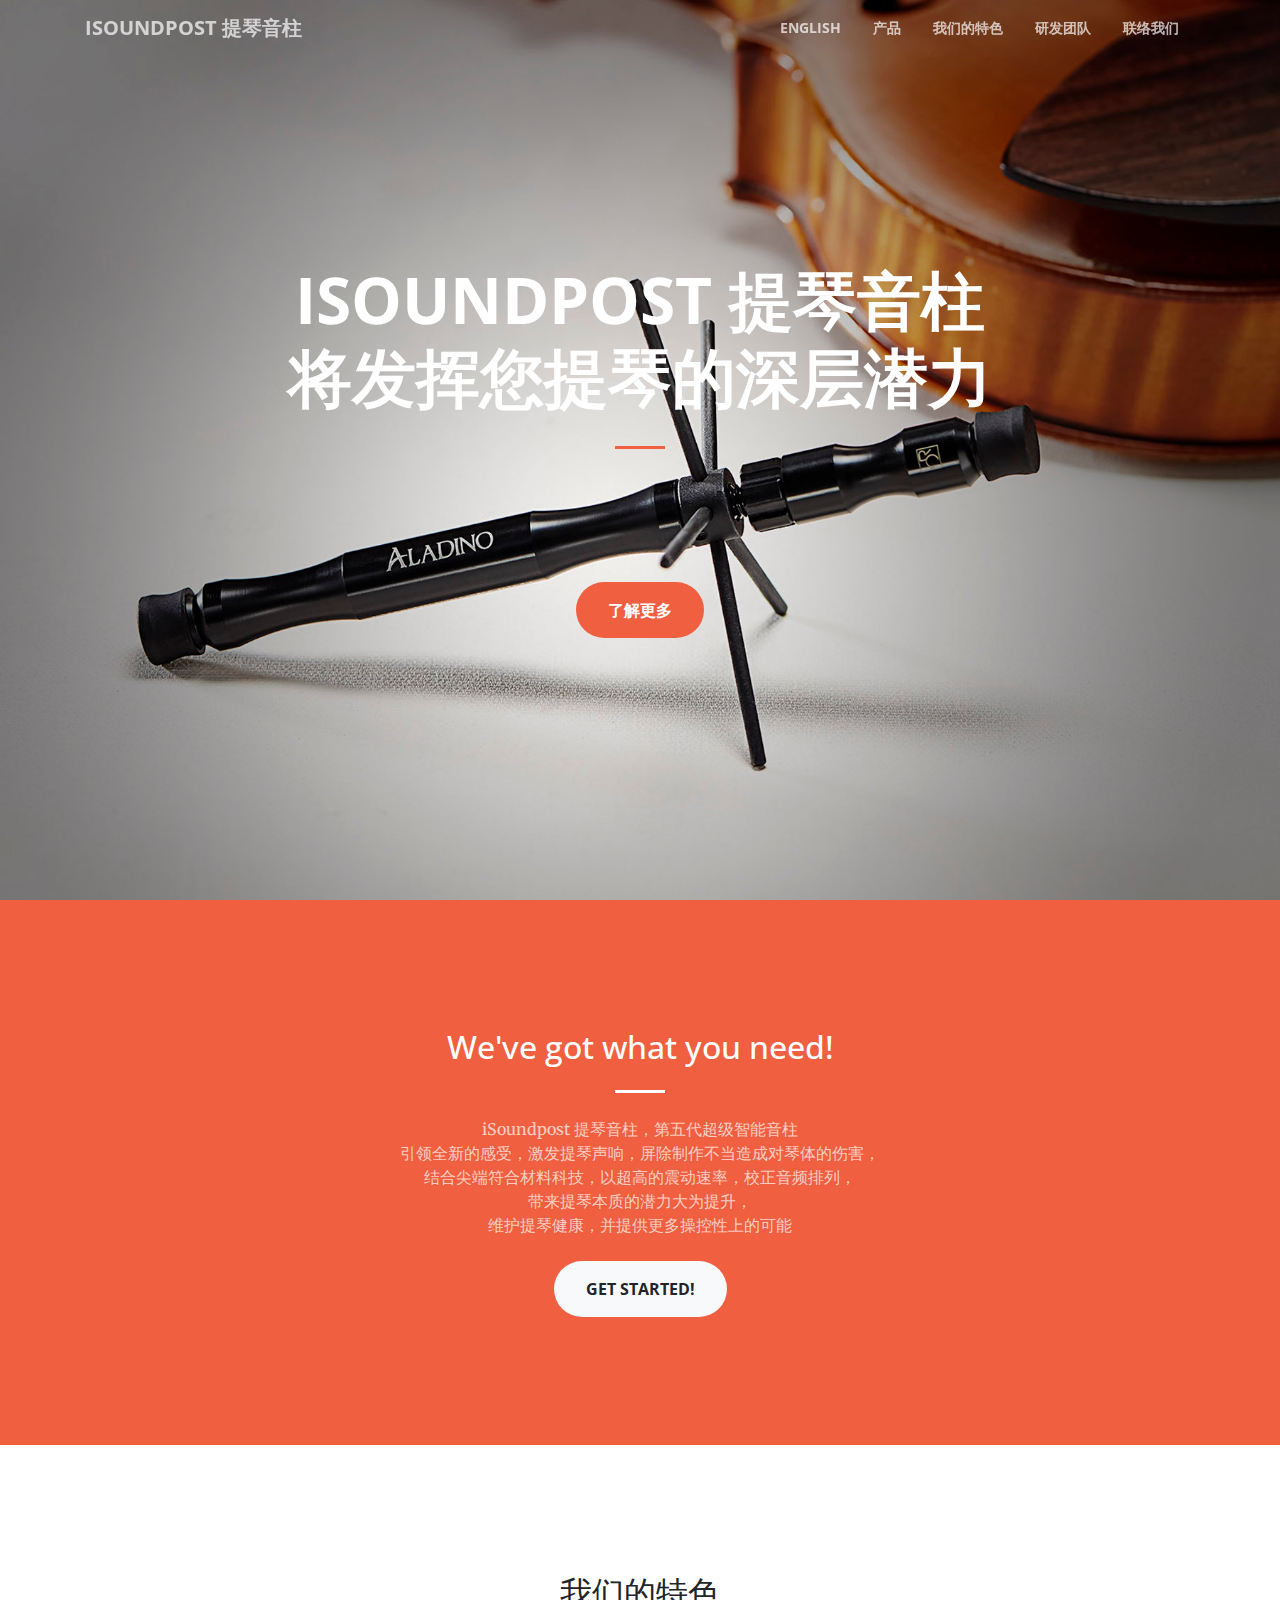
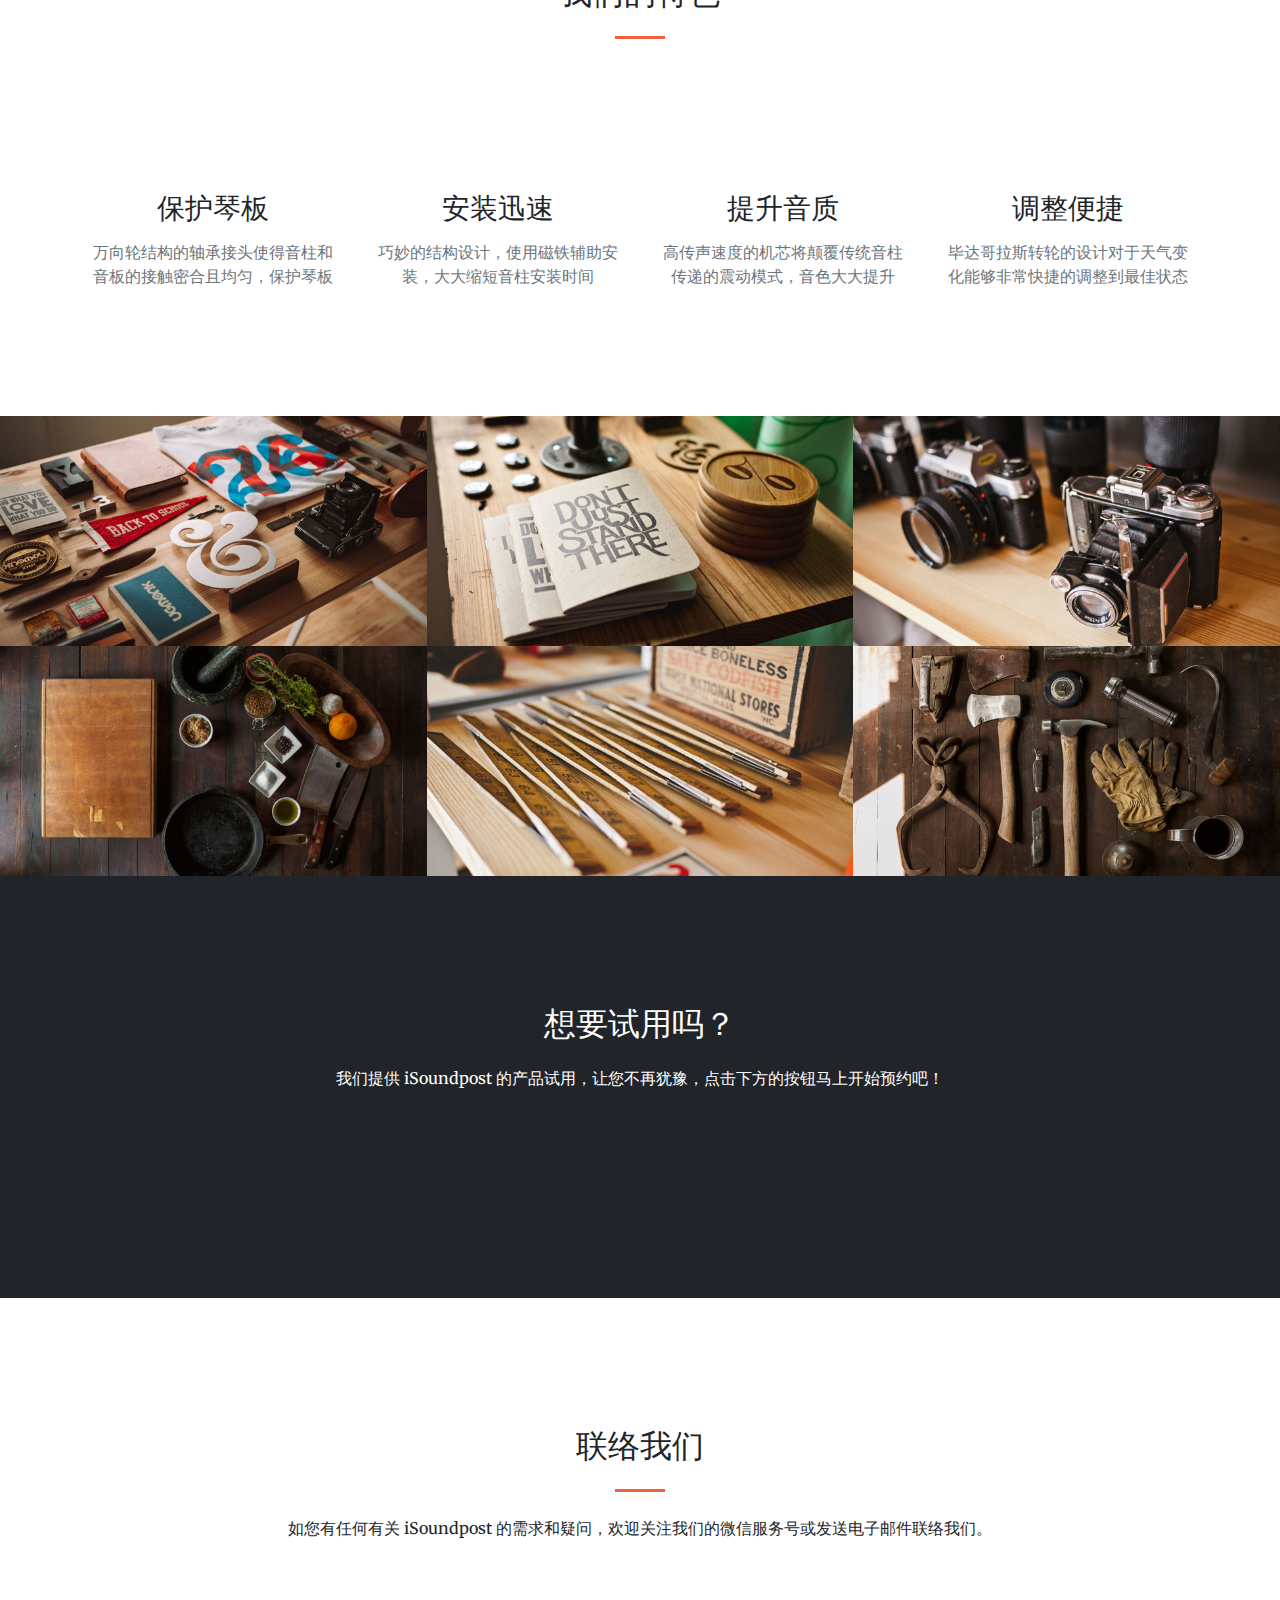
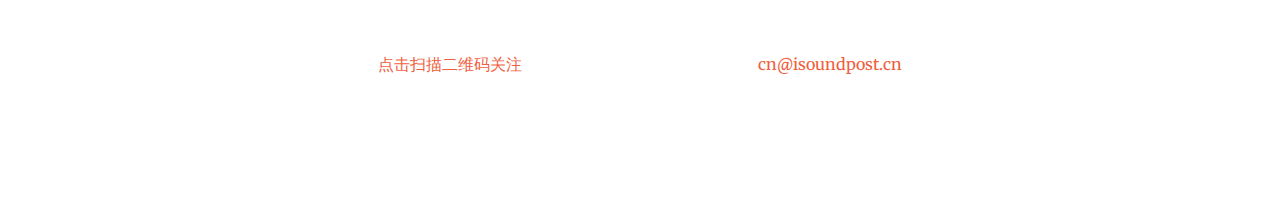
==== index.html @ b23e8ee5 "modify items" ====
<!DOCTYPE html>
<html lang="en">

  <head>

    <meta charset="utf-8">
    <meta name="viewport" content="width=device-width, initial-scale=1, shrink-to-fit=no">
    <meta name="description" content="">
    <meta name="author" content="">

    <title>iSoundpost</title>

    <!-- Bootstrap core CSS -->
    <link href="vendor/bootstrap/css/bootstrap.min.css" rel="stylesheet">

    <!-- Custom fonts for this template -->
    <link href="vendor/font-awesome/css/font-awesome.min.css" rel="stylesheet" type="text/css">
    <link href='https://fonts.googleapis.com/css?family=Open+Sans:300italic,400italic,600italic,700italic,800italic,400,300,600,700,800' rel='stylesheet' type='text/css'>
    <link href='https://fonts.googleapis.com/css?family=Merriweather:400,300,300italic,400italic,700,700italic,900,900italic' rel='stylesheet' type='text/css'>

    <!-- Plugin CSS -->
    <link href="vendor/magnific-popup/magnific-popup.css" rel="stylesheet">

    <!-- Custom styles for this template -->
    <link href="css/creative.min.css" rel="stylesheet">

  </head>

  <body id="page-top">

    <!-- Navigation -->
    <nav class="navbar navbar-expand-lg navbar-light fixed-top" id="mainNav">
      <div class="container">
        <a class="navbar-brand js-scroll-trigger" href="#page-top">iSoundpost 提琴音柱</a>
        <button class="navbar-toggler navbar-toggler-right" type="button" data-toggle="collapse" data-target="#navbarResponsive" aria-controls="navbarResponsive" aria-expanded="false" aria-label="Toggle navigation">
          <span class="navbar-toggler-icon"></span>
        </button>
        <div class="collapse navbar-collapse" id="navbarResponsive">
          <ul class="navbar-nav ml-auto">
            <li class="nav-item">
              <a class="nav-link js-scroll-trigger" href="#about">ENGLISH</a>
            </li>
            <li class="nav-item">
              <a class="nav-link js-scroll-trigger" href="#about">产品</a>
            </li>
            <li class="nav-item">
              <a class="nav-link js-scroll-trigger" href="#services">我们的特色</a>
            </li>
            <li class="nav-item">
              <a class="nav-link js-scroll-trigger" href="#portfolio">研发团队</a>
            </li>
            <li class="nav-item">
              <a class="nav-link js-scroll-trigger" href="#contact">联络我们</a>
            </li>
          </ul>
        </div>
      </div>
    </nav>

    <header class="masthead text-center text-white d-flex">
      <div class="container my-auto">
        <div class="row">
          <div class="col-lg-10 mx-auto">
            <h1 class="text-uppercase">
              <strong>iSoundpost 提琴音柱</br>将发挥您提琴的深层潜力</strong>
            </h1>
            <hr>
          </div>
          <div class="col-lg-8 mx-auto">
            <p class="text-faded mb-5"> </br></br></p>
            <a class="btn btn-primary btn-xl js-scroll-trigger" href="#about">了解更多</a>
          </div>
        </div>
      </div>
    </header>

    <section class="bg-primary" id="about">
      <div class="container">
        <div class="row">
          <div class="col-lg-8 mx-auto text-center">
            <h2 class="section-heading text-white">We've got what you need!</h2>
            <hr class="light my-4">
            <p class="text-faded mb-4">iSoundpost 提琴音柱，第五代超级智能音柱</br>
              引领全新的感受，激发提琴声响，屏除制作不当造成对琴体的伤害，</br>
              结合尖端符合材料科技，以超高的震动速率，校正音频排列，</br>
              带来提琴本质的潜力大为提升，</br>
              维护提琴健康，并提供更多操控性上的可能</br>
            </p>
            <a class="btn btn-light btn-xl js-scroll-trigger" href="#services">Get Started!</a>
          </div>
        </div>
      </div>
    </section>

    <section id="services">
      <div class="container">
        <div class="row">
          <div class="col-lg-12 text-center">
            <h2 class="section-heading">我们的特色</h2>
            <hr class="my-4">
          </div>
        </div>
      </div>
      <div class="container">
        <div class="row">
          <div class="col-lg-3 col-md-6 text-center">
            <div class="service-box mt-5 mx-auto">
              <i class="fa fa-4x fa-heart text-primary mb-3 sr-icons"></i>
              <h3 class="mb-3">保护琴板</h3>
              <p class="text-muted mb-0">万向轮结构的轴承接头使得音柱和音板的接触密合且均匀，保护琴板</p>
            </div>
          </div>
          <div class="col-lg-3 col-md-6 text-center">
            <div class="service-box mt-5 mx-auto">
              <i class="fa fa-4x fa-clock-o text-primary mb-3 sr-icons"></i>
              <h3 class="mb-3">安装迅速</h3>
              <p class="text-muted mb-0">巧妙的结构设计，使用磁铁辅助安装，大大缩短音柱安装时间</p>
            </div>
          </div>
          <div class="col-lg-3 col-md-6 text-center">
            <div class="service-box mt-5 mx-auto">
              <i class="fa fa-4x fa-volume-up text-primary mb-3 sr-icons"></i>
              <h3 class="mb-3">提升音质</h3>
              <p class="text-muted mb-0">高传声速度的机芯将颠覆传统音柱传递的震动模式，音色大大提升</p>
            </div>
          </div>
          <div class="col-lg-3 col-md-6 text-center">
            <div class="service-box mt-5 mx-auto">
              <i class="fa fa-4x fa-cogs text-primary mb-3 sr-icons"></i>
              <h3 class="mb-3">调整便捷</h3>
              <p class="text-muted mb-0">毕达哥拉斯转轮的设计对于天气变化能够非常快捷的调整到最佳状态</p>
            </div>
          </div>
        </div>
      </div>
    </section>

    <section class="p-0" id="portfolio">
      <div class="container-fluid p-0">
        <div class="row no-gutters popup-gallery">
          <div class="col-lg-4 col-sm-6">
            <a class="portfolio-box" href="img/portfolio/fullsize/1.jpg">
              <img class="img-fluid" src="img/portfolio/thumbnails/1.jpg" alt="">
              <div class="portfolio-box-caption">
                <div class="portfolio-box-caption-content">
                  <div class="project-category text-faded">
                    Category
                  </div>
                  <div class="project-name">
                    Project Name
                  </div>
                </div>
              </div>
            </a>
          </div>
          <div class="col-lg-4 col-sm-6">
            <a class="portfolio-box" href="img/portfolio/fullsize/2.jpg">
              <img class="img-fluid" src="img/portfolio/thumbnails/2.jpg" alt="">
              <div class="portfolio-box-caption">
                <div class="portfolio-box-caption-content">
                  <div class="project-category text-faded">
                    Category
                  </div>
                  <div class="project-name">
                    Project Name
                  </div>
                </div>
              </div>
            </a>
          </div>
          <div class="col-lg-4 col-sm-6">
            <a class="portfolio-box" href="img/portfolio/fullsize/3.jpg">
              <img class="img-fluid" src="img/portfolio/thumbnails/3.jpg" alt="">
              <div class="portfolio-box-caption">
                <div class="portfolio-box-caption-content">
                  <div class="project-category text-faded">
                    Category
                  </div>
                  <div class="project-name">
                    Project Name
                  </div>
                </div>
              </div>
            </a>
          </div>
          <div class="col-lg-4 col-sm-6">
            <a class="portfolio-box" href="img/portfolio/fullsize/4.jpg">
              <img class="img-fluid" src="img/portfolio/thumbnails/4.jpg" alt="">
              <div class="portfolio-box-caption">
                <div class="portfolio-box-caption-content">
                  <div class="project-category text-faded">
                    Category
                  </div>
                  <div class="project-name">
                    Project Name
                  </div>
                </div>
              </div>
            </a>
          </div>
          <div class="col-lg-4 col-sm-6">
            <a class="portfolio-box" href="img/portfolio/fullsize/5.jpg">
              <img class="img-fluid" src="img/portfolio/thumbnails/5.jpg" alt="">
              <div class="portfolio-box-caption">
                <div class="portfolio-box-caption-content">
                  <div class="project-category text-faded">
                    Category
                  </div>
                  <div class="project-name">
                    Project Name
                  </div>
                </div>
              </div>
            </a>
          </div>
          <div class="col-lg-4 col-sm-6">
            <a class="portfolio-box" href="img/portfolio/fullsize/6.jpg">
              <img class="img-fluid" src="img/portfolio/thumbnails/6.jpg" alt="">
              <div class="portfolio-box-caption">
                <div class="portfolio-box-caption-content">
                  <div class="project-category text-faded">
                    Category
                  </div>
                  <div class="project-name">
                    Project Name
                  </div>
                </div>
              </div>
            </a>
          </div>
        </div>
      </div>
    </section>

    <section class="bg-dark text-white">
      <div class="container text-center">
        <h2 class="mb-4">想要试用吗？</h2>
        <p class="mb-4">我们提供 iSoundpost 的产品试用，让您不再犹豫，点击下方的按钮马上开始预约吧！</br></p>
        <a class="btn btn-light btn-xl sr-button" href="http://startbootstrap.com/template-overviews/creative/">点击此处立即预约</a>
      </div>
    </section>

    <section id="contact">
      <div class="container">
        <div class="row">
          <div class="col-lg-8 mx-auto text-center">
            <h2 class="section-heading">联络我们</h2>
            <hr class="my-4">
            <p class="mb-5">如您有任何有关 iSoundpost 的需求和疑问，欢迎关注我们的微信服务号或发送电子邮件联络我们。</p>
          </div>
        </div>
        <div class="row">
          <div class="col-lg-4 ml-auto text-center">
            <i class="fa fa-wechat fa-3x mb-3 sr-contact"></i>
            <p>
              <a href="img/wechat/wechat_platform.jpg" target="_blank">点击扫描二维码关注</a>
            </p>
          </div>
          <div class="col-lg-4 mr-auto text-center">
            <i class="fa fa-envelope-o fa-3x mb-3 sr-contact"></i>
            <p>
              <a href="mailto:cn@isoundpost.cn">cn@isoundpost.cn</a>
            </p>
          </div>
        </div>
      </div>
    </section>

    <!-- Bootstrap core JavaScript -->
    <script src="vendor/jquery/jquery.min.js"></script>
    <script src="vendor/bootstrap/js/bootstrap.bundle.min.js"></script>

    <!-- Plugin JavaScript -->
    <script src="vendor/jquery-easing/jquery.easing.min.js"></script>
    <script src="vendor/scrollreveal/scrollreveal.min.js"></script>
    <script src="vendor/magnific-popup/jquery.magnific-popup.min.js"></script>

    <!-- Custom scripts for this template -->
    <script src="js/creative.min.js"></script>

  </body>

</html>
---- css/creative.min.css ----
body,html{width:100%;height:100%}body{font-family:Merriweather,'Helvetica Neue',Arial,sans-serif}hr{max-width:50px;border-width:3px;border-color:#f05f40}hr.light{border-color:#fff}a{color:#f05f40;-webkit-transition:all .2s;-moz-transition:all .2s;transition:all .2s}a:hover{color:#f05f40}h1,h2,h3,h4,h5,h6{font-family:'Open Sans','Helvetica Neue',Arial,sans-serif}.bg-primary{background-color:#f05f40!important}.bg-dark{background-color:#212529!important}.text-faded{color:rgba(255,255,255,.7)}section{padding:8rem 0}.section-heading{margin-top:0}::-moz-selection{color:#fff;background:#212529;text-shadow:none}::selection{color:#fff;background:#212529;text-shadow:none}img::selection{color:#fff;background:0 0}img::-moz-selection{color:#fff;background:0 0}#mainNav{border-bottom:1px solid rgba(33,37,41,.1);background-color:#fff;font-family:'Open Sans','Helvetica Neue',Arial,sans-serif;-webkit-transition:all .2s;-moz-transition:all .2s;transition:all .2s}#mainNav .navbar-brand{font-weight:700;text-transform:uppercase;color:#f05f40;font-family:'Open Sans','Helvetica Neue',Arial,sans-serif}#mainNav .navbar-brand:focus,#mainNav .navbar-brand:hover{color:#f05f40}#mainNav .navbar-nav>li.nav-item>a.nav-link,#mainNav .navbar-nav>li.nav-item>a.nav-link:focus{font-size:.9rem;font-weight:700;text-transform:uppercase;color:#212529}#mainNav .navbar-nav>li.nav-item>a.nav-link:focus:hover,#mainNav .navbar-nav>li.nav-item>a.nav-link:hover{color:#f05f40}#mainNav .navbar-nav>li.nav-item>a.nav-link.active,#mainNav .navbar-nav>li.nav-item>a.nav-link:focus.active{color:#f05f40!important;background-color:transparent}#mainNav .navbar-nav>li.nav-item>a.nav-link.active:hover,#mainNav .navbar-nav>li.nav-item>a.nav-link:focus.active:hover{background-color:transparent}@media (min-width:992px){#mainNav{border-color:transparent;background-color:transparent}#mainNav .navbar-brand{color:rgba(255,255,255,.7)}#mainNav .navbar-brand:focus,#mainNav .navbar-brand:hover{color:#fff}#mainNav .navbar-nav>li.nav-item>a.nav-link{padding:.5rem 1rem}#mainNav .navbar-nav>li.nav-item>a.nav-link,#mainNav .navbar-nav>li.nav-item>a.nav-link:focus{color:rgba(255,255,255,.7)}#mainNav .navbar-nav>li.nav-item>a.nav-link:focus:hover,#mainNav .navbar-nav>li.nav-item>a.nav-link:hover{color:#fff}#mainNav.navbar-shrink{border-bottom:1px solid rgba(33,37,41,.1);background-color:#fff}#mainNav.navbar-shrink .navbar-brand{color:#f05f40}#mainNav.navbar-shrink .navbar-brand:focus,#mainNav.navbar-shrink .navbar-brand:hover{color:#f05f40}#mainNav.navbar-shrink .navbar-nav>li.nav-item>a.nav-link,#mainNav.navbar-shrink .navbar-nav>li.nav-item>a.nav-link:focus{color:#212529}#mainNav.navbar-shrink .navbar-nav>li.nav-item>a.nav-link:focus:hover,#mainNav.navbar-shrink .navbar-nav>li.nav-item>a.nav-link:hover{color:#f05f40}}header.masthead{padding-top:10rem;padding-bottom:calc(10rem - 56px);background-image:url(../img/header.jpg);background-position:center center;-webkit-background-size:cover;-moz-background-size:cover;-o-background-size:cover;background-size:cover}header.masthead hr{margin-top:30px;margin-bottom:30px}header.masthead h1{font-size:2rem}header.masthead p{font-weight:300}@media (min-width:768px){header.masthead p{font-size:1.15rem}}@media (min-width:992px){header.masthead{height:100vh;min-height:650px;padding-top:0;padding-bottom:0}header.masthead h1{font-size:3rem}}@media (min-width:1200px){header.masthead h1{font-size:4rem}}.service-box{max-width:400px}.portfolio-box{position:relative;display:block;max-width:650px;margin:0 auto}.portfolio-box .portfolio-box-caption{position:absolute;bottom:0;display:block;width:100%;height:100%;text-align:center;opacity:0;color:#fff;background:rgba(240,95,64,.9);-webkit-transition:all .2s;-moz-transition:all .2s;transition:all .2s}.portfolio-box .portfolio-box-caption .portfolio-box-caption-content{position:absolute;top:50%;width:100%;transform:translateY(-50%);text-align:center}.portfolio-box .portfolio-box-caption .portfolio-box-caption-content .project-category,.portfolio-box .portfolio-box-caption .portfolio-box-caption-content .project-name{padding:0 15px;font-family:'Open Sans','Helvetica Neue',Arial,sans-serif}.portfolio-box .portfolio-box-caption .portfolio-box-caption-content .project-category{font-size:14px;font-weight:600;text-transform:uppercase}.portfolio-box .portfolio-box-caption .portfolio-box-caption-content .project-name{font-size:18px}.portfolio-box:hover .portfolio-box-caption{opacity:1}.portfolio-box:focus{outline:0}@media (min-width:768px){.portfolio-box .portfolio-box-caption .portfolio-box-caption-content .project-category{font-size:16px}.portfolio-box .portfolio-box-caption .portfolio-box-caption-content .project-name{font-size:22px}}.text-primary{color:#f05f40!important}.btn{font-weight:700;text-transform:uppercase;border:none;border-radius:300px;font-family:'Open Sans','Helvetica Neue',Arial,sans-serif}.btn-xl{padding:1rem 2rem}.btn-primary{background-color:#f05f40;border-color:#f05f40}.btn-primary:active,.btn-primary:focus,.btn-primary:hover{color:#fff;background-color:#ee4b28!important}.btn-primary:active,.btn-primary:focus{box-shadow:0 0 0 .2rem rgba(240,95,64,.5)!important}
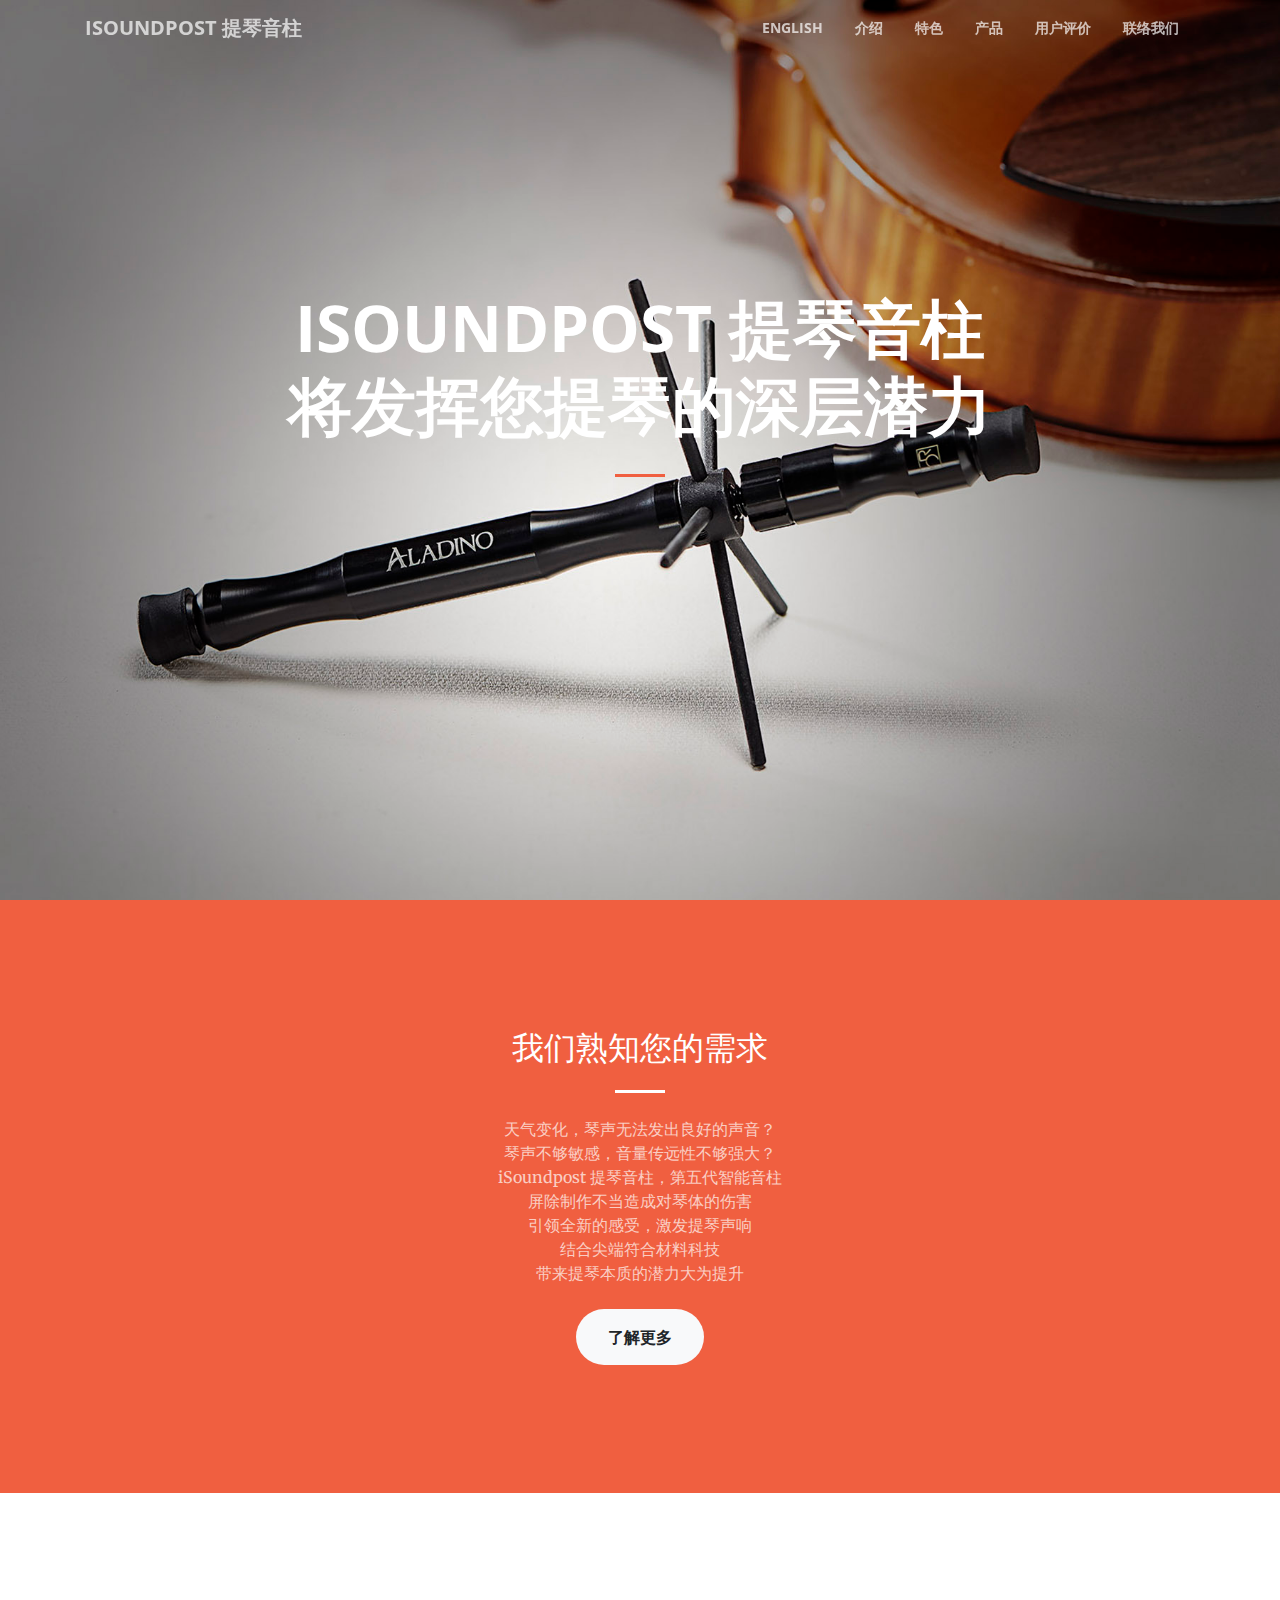
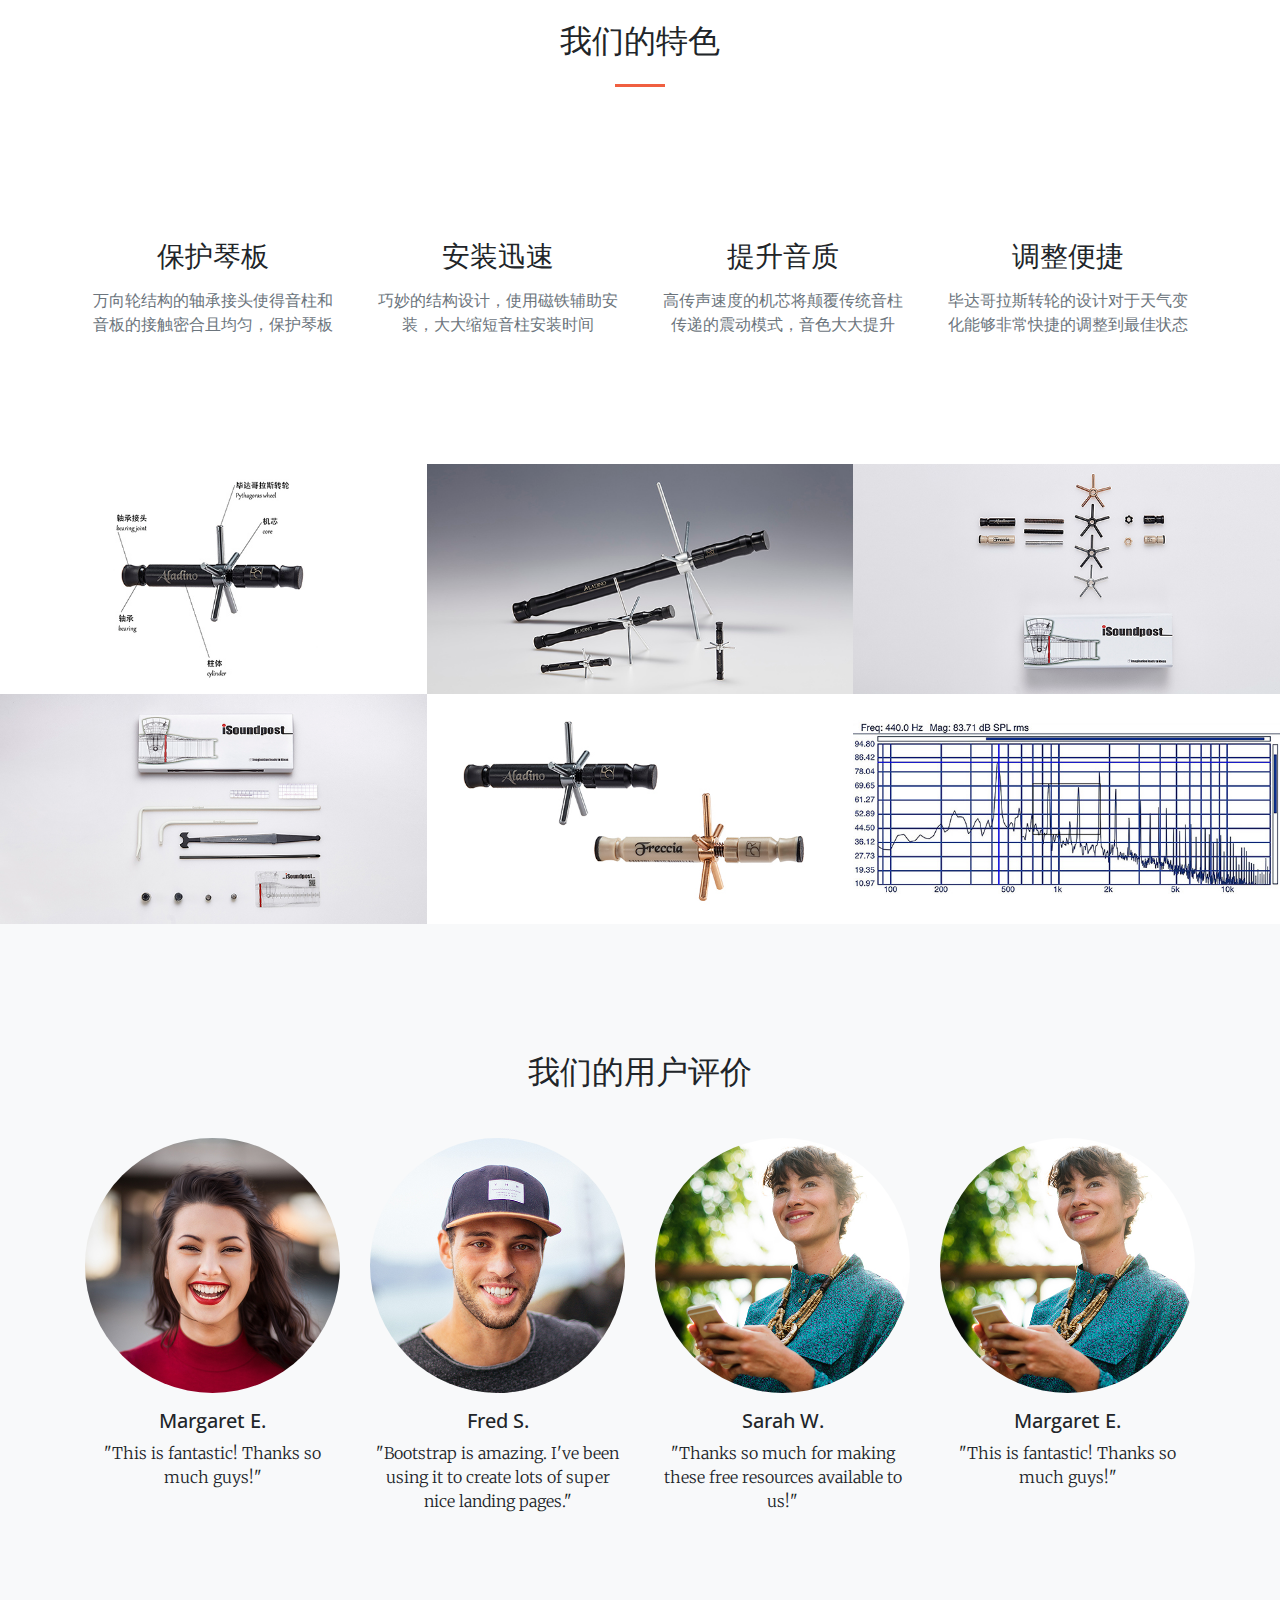
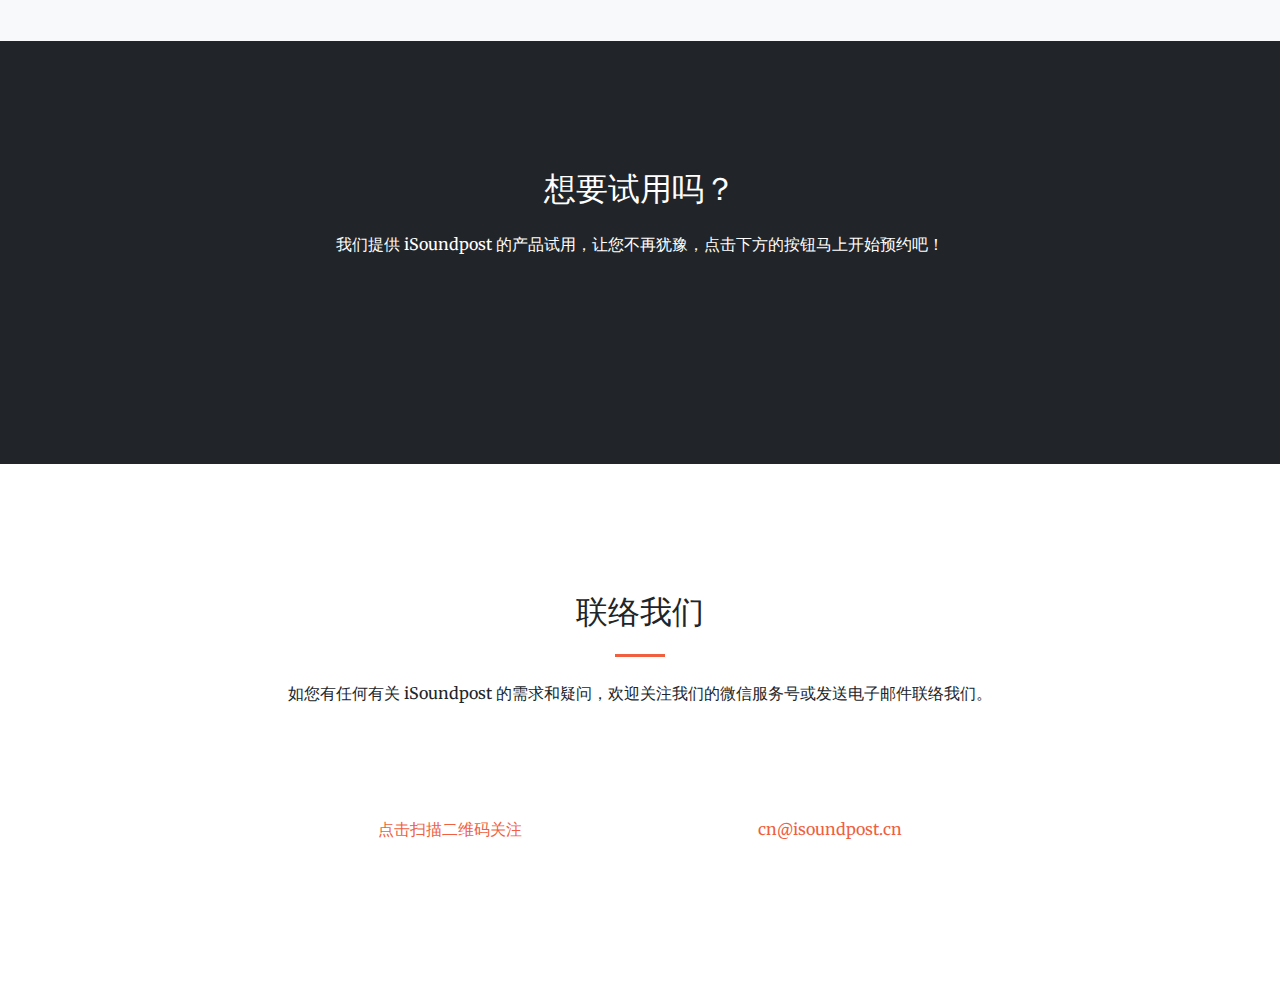
==== commit e0dd77fc: "modify contents" ====
--- a/index.html
+++ b/index.html
@@ -5,10 +5,10 @@
 
     <meta charset="utf-8">
     <meta name="viewport" content="width=device-width, initial-scale=1, shrink-to-fit=no">
-    <meta name="description" content="">
-    <meta name="author" content="">
-
-    <title>iSoundpost</title>
+    <meta name="description" content="All about iSoundpost">
+    <meta name="author" content="Smaty Shi">
+
+    <title>iSoundpost 提琴音柱</title>
 
     <!-- Bootstrap core CSS -->
     <link href="vendor/bootstrap/css/bootstrap.min.css" rel="stylesheet">
@@ -38,16 +38,19 @@
         <div class="collapse navbar-collapse" id="navbarResponsive">
           <ul class="navbar-nav ml-auto">
             <li class="nav-item">
-              <a class="nav-link js-scroll-trigger" href="#about">ENGLISH</a>
-            </li>
-            <li class="nav-item">
-              <a class="nav-link js-scroll-trigger" href="#about">产品</a>
-            </li>
-            <li class="nav-item">
-              <a class="nav-link js-scroll-trigger" href="#services">我们的特色</a>
-            </li>
-            <li class="nav-item">
-              <a class="nav-link js-scroll-trigger" href="#portfolio">研发团队</a>
+              <a class="nav-link js-scroll-trigger" href="en/index.html">ENGLISH</a>
+            </li>
+            <li class="nav-item">
+              <a class="nav-link js-scroll-trigger" href="#introduction">介绍</a>
+            </li>
+            <li class="nav-item">
+              <a class="nav-link js-scroll-trigger" href="#highlights">特色</a>
+            </li>
+            <li class="nav-item">
+              <a class="nav-link js-scroll-trigger" href="#products">产品</a>
+            </li>
+            <li class="nav-item">
+              <a class="nav-link js-scroll-trigger" href="#comments">用户评价</a>
             </li>
             <li class="nav-item">
               <a class="nav-link js-scroll-trigger" href="#contact">联络我们</a>
@@ -68,31 +71,34 @@
           </div>
           <div class="col-lg-8 mx-auto">
             <p class="text-faded mb-5"> </br></br></p>
-            <a class="btn btn-primary btn-xl js-scroll-trigger" href="#about">了解更多</a>
+            <!--a class="btn btn-primary btn-xl js-scroll-trigger" href="#about">了解更多</a-->
           </div>
         </div>
       </div>
     </header>
 
-    <section class="bg-primary" id="about">
+    <section class="bg-primary" id="introduction">
       <div class="container">
         <div class="row">
           <div class="col-lg-8 mx-auto text-center">
-            <h2 class="section-heading text-white">We've got what you need!</h2>
+            <h2 class="section-heading text-white">我们熟知您的需求</h2>
             <hr class="light my-4">
-            <p class="text-faded mb-4">iSoundpost 提琴音柱，第五代超级智能音柱</br>
-              引领全新的感受，激发提琴声响，屏除制作不当造成对琴体的伤害，</br>
-              结合尖端符合材料科技，以超高的震动速率，校正音频排列，</br>
-              带来提琴本质的潜力大为提升，</br>
-              维护提琴健康，并提供更多操控性上的可能</br>
+            <p class="text-faded mb-4">
+              天气变化，琴声无法发出良好的声音？</br>
+              琴声不够敏感，音量传远性不够强大？</br>
+              iSoundpost 提琴音柱，第五代智能音柱</br>
+              屏除制作不当造成对琴体的伤害</br>
+              引领全新的感受，激发提琴声响</br>
+              结合尖端符合材料科技</br>
+              带来提琴本质的潜力大为提升</br>
             </p>
-            <a class="btn btn-light btn-xl js-scroll-trigger" href="#services">Get Started!</a>
-          </div>
-        </div>
-      </div>
-    </section>
-
-    <section id="services">
+            <a class="btn btn-light btn-xl js-scroll-trigger" href="detail.html">了解更多</a>
+          </div>
+        </div>
+      </div>
+    </section>
+
+    <section id="highlights">
       <div class="container">
         <div class="row">
           <div class="col-lg-12 text-center">
@@ -135,7 +141,7 @@
       </div>
     </section>
 
-    <section class="p-0" id="portfolio">
+    <section class="p-0" id="products">
       <div class="container-fluid p-0">
         <div class="row no-gutters popup-gallery">
           <div class="col-lg-4 col-sm-6">
@@ -144,11 +150,9 @@
               <div class="portfolio-box-caption">
                 <div class="portfolio-box-caption-content">
                   <div class="project-category text-faded">
-                    Category
-                  </div>
-                  <div class="project-name">
-                    Project Name
-                  </div>
+                    产品结构
+                  </div>
+                  <p class="font-weight-light mb-0">iSoundpost 提琴音柱由精密的工程结构设计支持，拥有相当的稳定性和易用性。</p>
                 </div>
               </div>
             </a>
@@ -159,11 +163,9 @@
               <div class="portfolio-box-caption">
                 <div class="portfolio-box-caption-content">
                   <div class="project-category text-faded">
-                    Category
-                  </div>
-                  <div class="project-name">
-                    Project Name
-                  </div>
+                    适应乐器
+                  </div>
+                  <p class="font-weight-light mb-0">iSoundpost 提琴音柱适应于多种尺寸的小提琴、中提琴、大提琴以及低音提琴。</p>
                 </div>
               </div>
             </a>
@@ -174,11 +176,9 @@
               <div class="portfolio-box-caption">
                 <div class="portfolio-box-caption-content">
                   <div class="project-category text-faded">
-                    Category
-                  </div>
-                  <div class="project-name">
-                    Project Name
-                  </div>
+                    多材料组合
+                  </div>
+                  <p class="font-weight-light mb-0">iSoundpost 提琴音柱可选择不同材质的机芯和柱体，以满足不同等级乐器的需要。</p>
                 </div>
               </div>
             </a>
@@ -189,11 +189,9 @@
               <div class="portfolio-box-caption">
                 <div class="portfolio-box-caption-content">
                   <div class="project-category text-faded">
-                    Category
-                  </div>
-                  <div class="project-name">
-                    Project Name
-                  </div>
+                    工具支持
+                  </div>
+                  <p class="font-weight-light mb-0">安装 iSoundpost 提琴音柱由专用工具完成，推荐您在我们指定的安装服务人员处接受服务。</p>
                 </div>
               </div>
             </a>
@@ -204,11 +202,9 @@
               <div class="portfolio-box-caption">
                 <div class="portfolio-box-caption-content">
                   <div class="project-category text-faded">
-                    Category
-                  </div>
-                  <div class="project-name">
-                    Project Name
-                  </div>
+                    产品线
+                  </div>
+                  <p class="font-weight-light mb-0">iSoundpost 提琴音柱目前由 Aladino 和 Freccia 两条产品线，针对不同提琴设计，适用于从新琴到名琴的全系列音柱。</p>
                 </div>
               </div>
             </a>
@@ -219,18 +215,57 @@
               <div class="portfolio-box-caption">
                 <div class="portfolio-box-caption-content">
                   <div class="project-category text-faded">
-                    Category
-                  </div>
-                  <div class="project-name">
-                    Project Name
-                  </div>
-                </div>
-              </div>
-            </a>
-          </div>
-        </div>
-      </div>
-    </section>
+                    频谱图
+                  </div>
+                  <p class="font-weight-light mb-0">iSoundpost 提琴音柱经过台湾奇美博物馆实验室测试，对于提琴的震动表现有着积极的提升。</p>
+                </div>
+              </div>
+            </a>
+          </div>
+        </div>
+      </div>
+    </section>
+
+
+
+    <!-- Testimonials -->
+    <section class="testimonials text-center bg-light" id="comments">
+      <div class="container">
+        <h2 class="mb-5">我们的用户评价</h2>
+        <div class="row">
+          <div class="col-lg-3">
+            <div class="testimonial-item mx-auto mb-5 mb-lg-0">
+              <img class="img-fluid rounded-circle mb-3" src="img/testimonials/testimonials-1.jpg" alt="">
+              <h5>Margaret E.</h5>
+              <p class="font-weight-light mb-0">"This is fantastic! Thanks so much guys!"</p>
+            </div>
+          </div>
+          <div class="col-lg-3">
+            <div class="testimonial-item mx-auto mb-5 mb-lg-0">
+              <img class="img-fluid rounded-circle mb-3" src="img/testimonials/testimonials-2.jpg" alt="">
+              <h5>Fred S.</h5>
+              <p class="font-weight-light mb-0">"Bootstrap is amazing. I've been using it to create lots of super nice landing pages."</p>
+            </div>
+          </div>
+          <div class="col-lg-3">
+            <div class="testimonial-item mx-auto mb-5 mb-lg-0">
+              <img class="img-fluid rounded-circle mb-3" src="img/testimonials/testimonials-3.jpg" alt="">
+              <h5>Sarah W.</h5>
+              <p class="font-weight-light mb-0">"Thanks so much for making these free resources available to us!"</p>
+            </div>
+          </div>
+          <div class="col-lg-3">
+            <div class="testimonial-item mx-auto mb-5 mb-lg-0">
+              <img class="img-fluid rounded-circle mb-3" src="img/testimonials/testimonials-4.jpg" alt="">
+              <h5>Margaret E.</h5>
+              <p class="font-weight-light mb-0">"This is fantastic! Thanks so much guys!"</p>
+            </div>
+          </div>
+        </div>
+      </div>
+    </section>
+
+
 
     <section class="bg-dark text-white">
       <div class="container text-center">
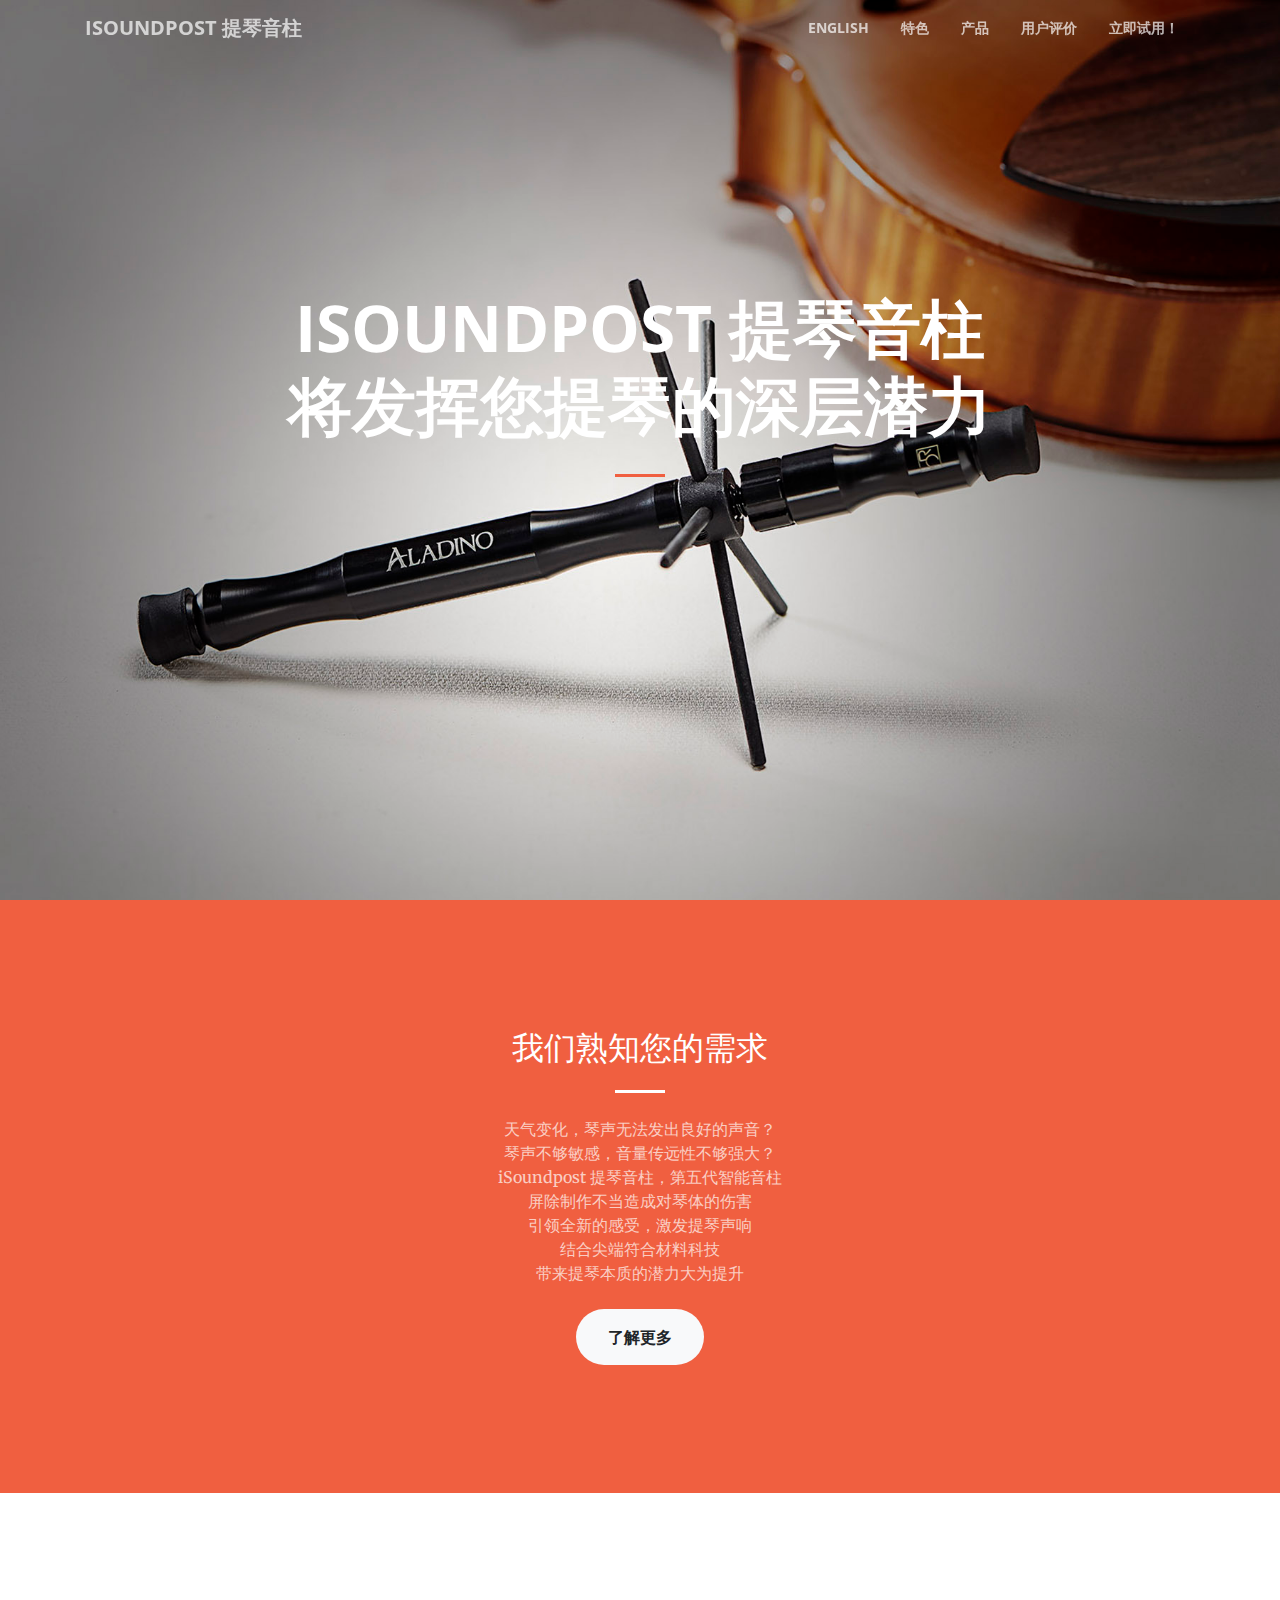
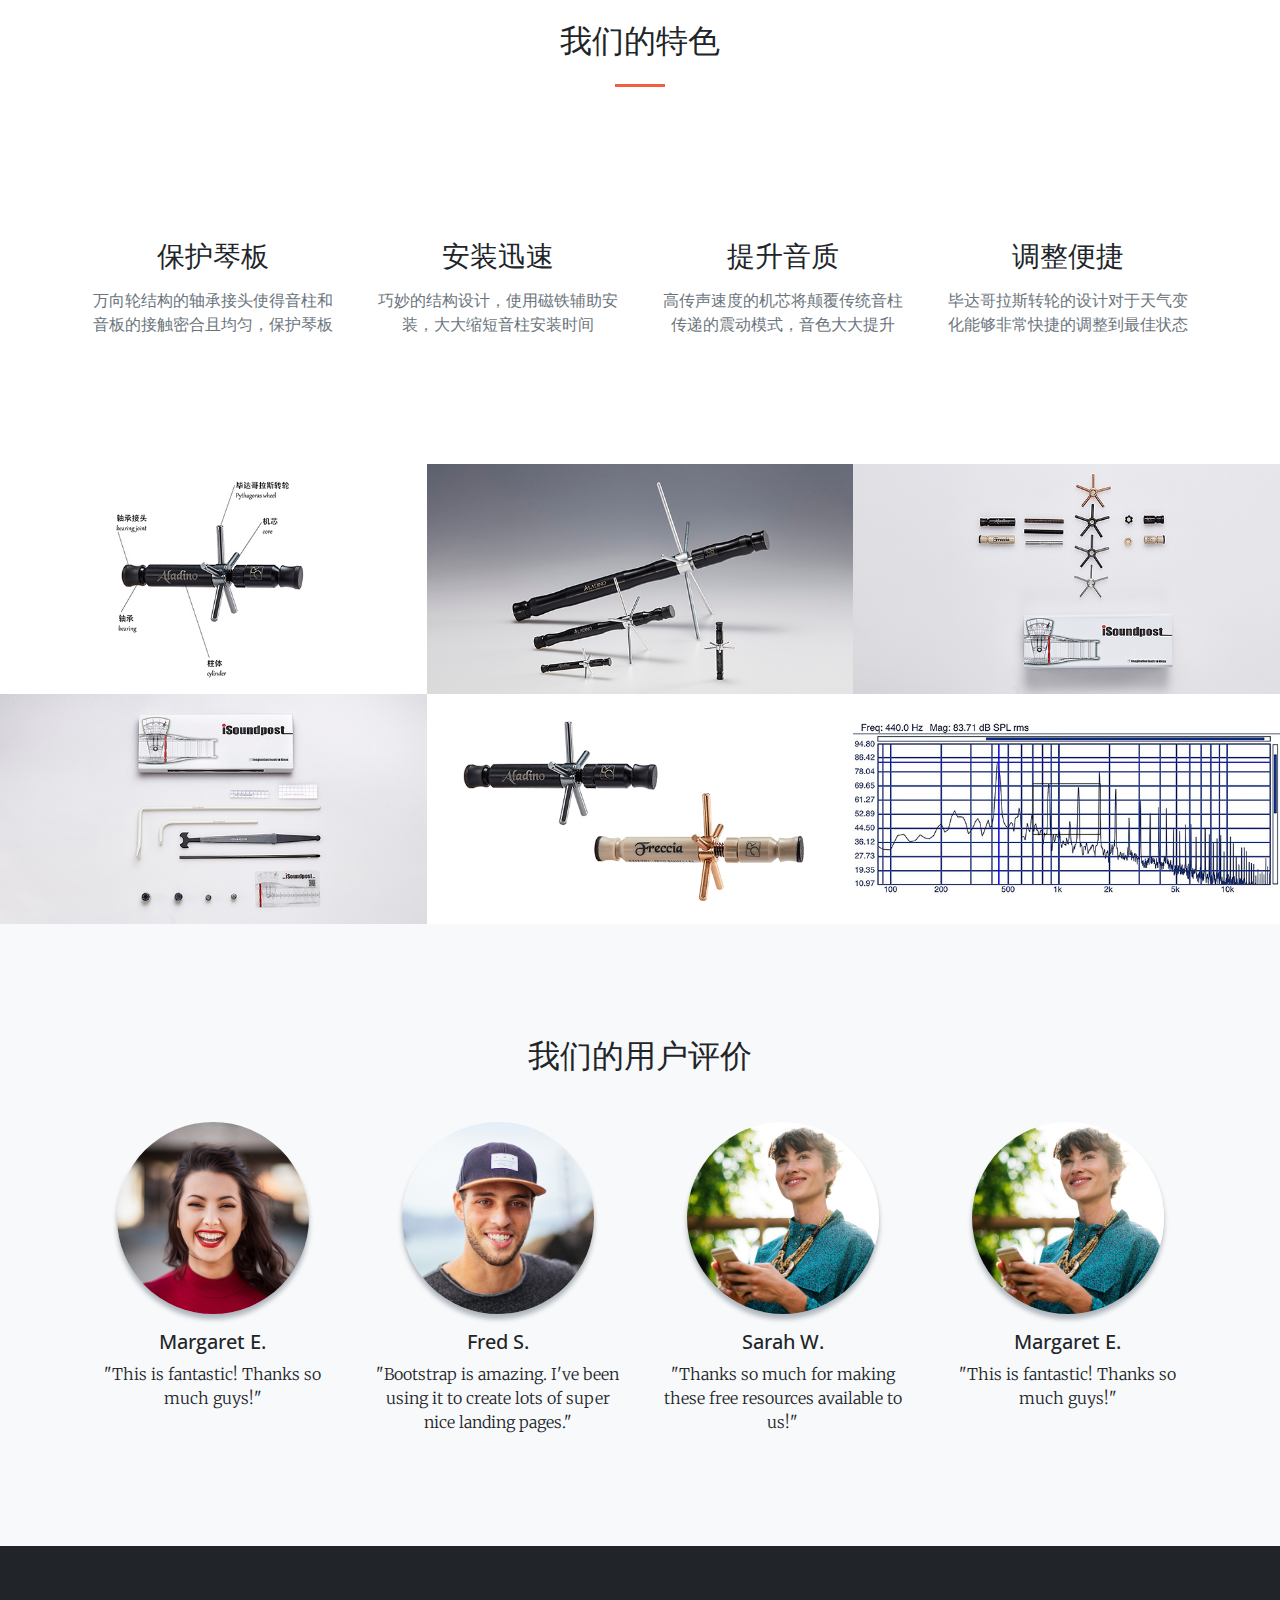
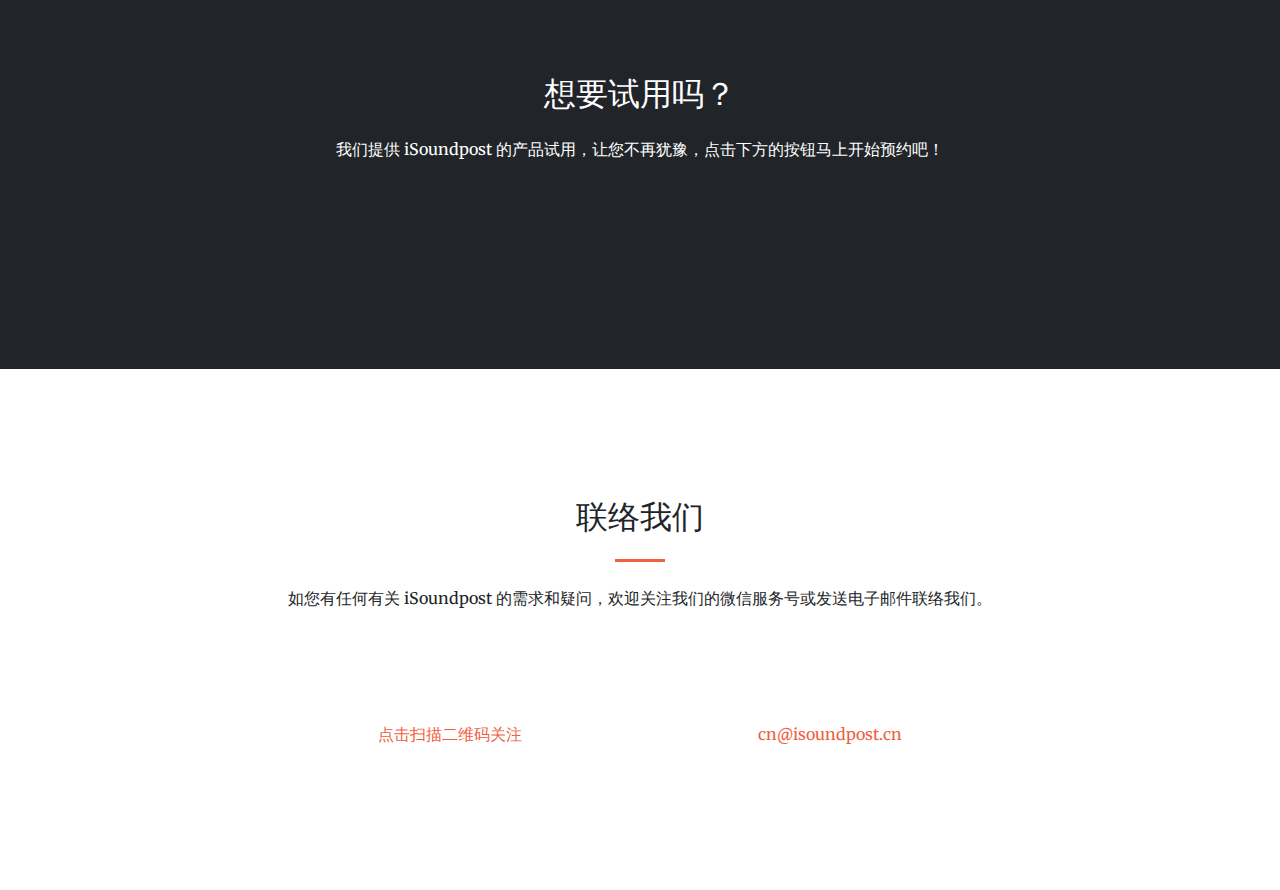
==== commit 02489f80: "change CSS, modify small parts" ====
--- a/index.html
+++ b/index.html
@@ -22,7 +22,10 @@
     <link href="vendor/magnific-popup/magnific-popup.css" rel="stylesheet">
 
     <!-- Custom styles for this template -->
-    <link href="css/creative.min.css" rel="stylesheet">
+    <link href="css/creative.css" rel="stylesheet">
+
+    <link rel="shortcut icon" href="favicon.ico"/>
+    <link rel="bookmark" href="favicon.ico"/>
 
   </head>
 
@@ -40,9 +43,7 @@
             <li class="nav-item">
               <a class="nav-link js-scroll-trigger" href="en/index.html">ENGLISH</a>
             </li>
-            <li class="nav-item">
-              <a class="nav-link js-scroll-trigger" href="#introduction">介绍</a>
-            </li>
+
             <li class="nav-item">
               <a class="nav-link js-scroll-trigger" href="#highlights">特色</a>
             </li>
@@ -53,7 +54,7 @@
               <a class="nav-link js-scroll-trigger" href="#comments">用户评价</a>
             </li>
             <li class="nav-item">
-              <a class="nav-link js-scroll-trigger" href="#contact">联络我们</a>
+              <a class="nav-link js-scroll-trigger" href="#trial">立即试用！</a>
             </li>
           </ul>
         </div>
@@ -152,7 +153,9 @@
                   <div class="project-category text-faded">
                     产品结构
                   </div>
-                  <p class="font-weight-light mb-0">iSoundpost 提琴音柱由精密的工程结构设计支持，拥有相当的稳定性和易用性。</p>
+                  <div class="project-name">
+                    iSoundpost 提琴音柱由精密的工程结构设计支持，拥有相当的稳定性和易用性。
+                  </div>
                 </div>
               </div>
             </a>
@@ -165,7 +168,9 @@
                   <div class="project-category text-faded">
                     适应乐器
                   </div>
-                  <p class="font-weight-light mb-0">iSoundpost 提琴音柱适应于多种尺寸的小提琴、中提琴、大提琴以及低音提琴。</p>
+                  <div class="project-name">
+                    iSoundpost 提琴音柱适应于多种尺寸的小提琴、中提琴、大提琴以及低音提琴。
+                  </div>
                 </div>
               </div>
             </a>
@@ -178,7 +183,9 @@
                   <div class="project-category text-faded">
                     多材料组合
                   </div>
-                  <p class="font-weight-light mb-0">iSoundpost 提琴音柱可选择不同材质的机芯和柱体，以满足不同等级乐器的需要。</p>
+                  <div class="project-name">
+                    iSoundpost 提琴音柱可选择不同材质的机芯和柱体，以满足不同等级乐器的需要。
+                  </div>
                 </div>
               </div>
             </a>
@@ -191,7 +198,9 @@
                   <div class="project-category text-faded">
                     工具支持
                   </div>
-                  <p class="font-weight-light mb-0">安装 iSoundpost 提琴音柱由专用工具完成，推荐您在我们指定的安装服务人员处接受服务。</p>
+                  <div class="project-name">
+                    安装 iSoundpost 提琴音柱由专用工具完成，推荐您在我们指定的安装服务人员处接受服务。
+                  </div>
                 </div>
               </div>
             </a>
@@ -204,7 +213,9 @@
                   <div class="project-category text-faded">
                     产品线
                   </div>
-                  <p class="font-weight-light mb-0">iSoundpost 提琴音柱目前由 Aladino 和 Freccia 两条产品线，针对不同提琴设计，适用于从新琴到名琴的全系列音柱。</p>
+                  <div class="project-name">
+                    iSoundpost 提琴音柱目前由 Aladino 和 Freccia 两条产品线，针对不同提琴设计，适用于从新琴到名琴的全系列音柱。
+                  </div>
                 </div>
               </div>
             </a>
@@ -217,7 +228,9 @@
                   <div class="project-category text-faded">
                     频谱图
                   </div>
-                  <p class="font-weight-light mb-0">iSoundpost 提琴音柱经过台湾奇美博物馆实验室测试，对于提琴的震动表现有着积极的提升。</p>
+                  <div class="project-name">
+                    iSoundpost 提琴音柱经过台湾奇美博物馆实验室测试，对于提琴的震动表现有着积极的提升。
+                  </div>
                 </div>
               </div>
             </a>
@@ -267,11 +280,11 @@
 
 
 
-    <section class="bg-dark text-white">
+    <section class="bg-dark text-white" id="trial">
       <div class="container text-center">
         <h2 class="mb-4">想要试用吗？</h2>
         <p class="mb-4">我们提供 iSoundpost 的产品试用，让您不再犹豫，点击下方的按钮马上开始预约吧！</br></p>
-        <a class="btn btn-light btn-xl sr-button" href="http://startbootstrap.com/template-overviews/creative/">点击此处立即预约</a>
+        <a class="btn btn-light btn-xl sr-button" href="https://jinshuju.net/f/NGWeaC" target=_blank>点击此处立即预约</a>
       </div>
     </section>
 
--- a/css/creative.css
+++ b/css/creative.css
@@ -0,0 +1,345 @@
+body,
+html {
+  width: 100%;
+  height: 100%;
+}
+
+body {
+  font-family: 'Merriweather', 'Helvetica Neue', Arial, sans-serif;
+}
+
+hr {
+  max-width: 50px;
+  border-width: 3px;
+  border-color: #F05F40;
+}
+
+hr.light {
+  border-color: #fff;
+}
+
+a {
+  color: #F05F40;
+  -webkit-transition: all 0.2s;
+  -moz-transition: all 0.2s;
+  transition: all 0.2s;
+}
+
+a:hover {
+  color: #f05f40;
+}
+
+h1,
+h2,
+h3,
+h4,
+h5,
+h6 {
+  font-family: 'Open Sans', 'Helvetica Neue', Arial, sans-serif;
+}
+
+.bg-primary {
+  background-color: #F05F40 !important;
+}
+
+.bg-dark {
+  background-color: #212529 !important;
+}
+
+.text-faded {
+  color: rgba(255, 255, 255, 0.7);
+}
+
+section {
+  padding: 8rem 0;
+}
+
+.section-heading {
+  margin-top: 0;
+}
+
+::-moz-selection {
+  color: #fff;
+  background: #212529;
+  text-shadow: none;
+}
+
+::selection {
+  color: #fff;
+  background: #212529;
+  text-shadow: none;
+}
+
+img::selection {
+  color: #fff;
+  background: transparent;
+}
+
+img::-moz-selection {
+  color: #fff;
+  background: transparent;
+}
+
+#mainNav {
+  border-bottom: 1px solid rgba(33, 37, 41, 0.1);
+  background-color: #fff;
+  font-family: 'Open Sans', 'Helvetica Neue', Arial, sans-serif;
+  -webkit-transition: all 0.2s;
+  -moz-transition: all 0.2s;
+  transition: all 0.2s;
+}
+
+#mainNav .navbar-brand {
+  font-weight: 700;
+  text-transform: uppercase;
+  color: #F05F40;
+  font-family: 'Open Sans', 'Helvetica Neue', Arial, sans-serif;
+}
+
+#mainNav .navbar-brand:focus, #mainNav .navbar-brand:hover {
+  color: #f05f40;
+}
+
+#mainNav .navbar-nav > li.nav-item > a.nav-link,
+#mainNav .navbar-nav > li.nav-item > a.nav-link:focus {
+  font-size: .9rem;
+  font-weight: 700;
+  text-transform: uppercase;
+  color: #212529;
+}
+
+#mainNav .navbar-nav > li.nav-item > a.nav-link:hover,
+#mainNav .navbar-nav > li.nav-item > a.nav-link:focus:hover {
+  color: #F05F40;
+}
+
+#mainNav .navbar-nav > li.nav-item > a.nav-link.active,
+#mainNav .navbar-nav > li.nav-item > a.nav-link:focus.active {
+  color: #F05F40 !important;
+  background-color: transparent;
+}
+
+#mainNav .navbar-nav > li.nav-item > a.nav-link.active:hover,
+#mainNav .navbar-nav > li.nav-item > a.nav-link:focus.active:hover {
+  background-color: transparent;
+}
+
+@media (min-width: 992px) {
+  #mainNav {
+    border-color: transparent;
+    background-color: transparent;
+  }
+  #mainNav .navbar-brand {
+    color: rgba(255, 255, 255, 0.7);
+  }
+  #mainNav .navbar-brand:focus, #mainNav .navbar-brand:hover {
+    color: #fff;
+  }
+  #mainNav .navbar-nav > li.nav-item > a.nav-link {
+    padding: 0.5rem 1rem;
+  }
+  #mainNav .navbar-nav > li.nav-item > a.nav-link,
+  #mainNav .navbar-nav > li.nav-item > a.nav-link:focus {
+    color: rgba(255, 255, 255, 0.7);
+  }
+  #mainNav .navbar-nav > li.nav-item > a.nav-link:hover,
+  #mainNav .navbar-nav > li.nav-item > a.nav-link:focus:hover {
+    color: #fff;
+  }
+  #mainNav.navbar-shrink {
+    border-bottom: 1px solid rgba(33, 37, 41, 0.1);
+    background-color: #fff;
+  }
+  #mainNav.navbar-shrink .navbar-brand {
+    color: #F05F40;
+  }
+  #mainNav.navbar-shrink .navbar-brand:focus, #mainNav.navbar-shrink .navbar-brand:hover {
+    color: #f05f40;
+  }
+  #mainNav.navbar-shrink .navbar-nav > li.nav-item > a.nav-link,
+  #mainNav.navbar-shrink .navbar-nav > li.nav-item > a.nav-link:focus {
+    color: #212529;
+  }
+  #mainNav.navbar-shrink .navbar-nav > li.nav-item > a.nav-link:hover,
+  #mainNav.navbar-shrink .navbar-nav > li.nav-item > a.nav-link:focus:hover {
+    color: #F05F40;
+  }
+}
+
+header.masthead {
+  padding-top: 10rem;
+  padding-bottom: calc(10rem - 56px);
+  background-image: url("../img/header.jpg");
+  background-position: center center;
+  -webkit-background-size: cover;
+  -moz-background-size: cover;
+  -o-background-size: cover;
+  background-size: cover;
+}
+
+header.masthead hr {
+  margin-top: 30px;
+  margin-bottom: 30px;
+}
+
+header.masthead h1 {
+  font-size: 2rem;
+}
+
+header.masthead p {
+  font-weight: 300;
+}
+
+@media (min-width: 768px) {
+  header.masthead p {
+    font-size: 1.15rem;
+  }
+}
+
+@media (min-width: 992px) {
+  header.masthead {
+    height: 100vh;
+    min-height: 650px;
+    padding-top: 0;
+    padding-bottom: 0;
+  }
+  header.masthead h1 {
+    font-size: 3rem;
+  }
+}
+
+@media (min-width: 1200px) {
+  header.masthead h1 {
+    font-size: 4rem;
+  }
+}
+
+.service-box {
+  max-width: 400px;
+}
+
+.portfolio-box {
+  position: relative;
+  display: block;
+  max-width: 650px;
+  margin: 0 auto;
+}
+
+.portfolio-box .portfolio-box-caption {
+  position: absolute;
+  bottom: 0;
+  display: block;
+  width: 100%;
+  height: 100%;
+  text-align: center;
+  opacity: 0;
+  color: #fff;
+  background: rgba(240, 95, 64, 0.9);
+  -webkit-transition: all 0.2s;
+  -moz-transition: all 0.2s;
+  transition: all 0.2s;
+}
+
+.portfolio-box .portfolio-box-caption .portfolio-box-caption-content {
+  position: absolute;
+  top: 50%;
+  width: 100%;
+  transform: translateY(-50%);
+  text-align: center;
+}
+
+.portfolio-box .portfolio-box-caption .portfolio-box-caption-content .project-category,
+.portfolio-box .portfolio-box-caption .portfolio-box-caption-content .project-name {
+  padding: 0 15px;
+  font-family: 'Open Sans', 'Helvetica Neue', Arial, sans-serif;
+}
+
+.portfolio-box .portfolio-box-caption .portfolio-box-caption-content .project-category {
+  font-size: 14px;
+  font-weight: 600;
+  text-transform: uppercase;
+}
+
+.portfolio-box .portfolio-box-caption .portfolio-box-caption-content .project-name {
+  font-size: 18px;
+}
+
+.portfolio-box:hover .portfolio-box-caption {
+  opacity: 1;
+}
+
+.portfolio-box:focus {
+  outline: none;
+}
+
+@media (min-width: 768px) {
+  .portfolio-box .portfolio-box-caption .portfolio-box-caption-content .project-category {
+    font-size: 16px;
+  }
+  .portfolio-box .portfolio-box-caption .portfolio-box-caption-content .project-name {
+    font-size: 16px;
+  }
+}
+
+.text-primary {
+  color: #F05F40 !important;
+}
+
+.btn {
+  font-weight: 700;
+  text-transform: uppercase;
+  border: none;
+  border-radius: 300px;
+  font-family: 'Open Sans', 'Helvetica Neue', Arial, sans-serif;
+}
+
+.btn-xl {
+  padding: 1rem 2rem;
+}
+
+.btn-primary {
+  background-color: #F05F40;
+  border-color: #F05F40;
+}
+
+.btn-primary:hover, .btn-primary:focus, .btn-primary:active {
+  color: #fff;
+  background-color: #ee4b28 !important;
+}
+
+.btn-primary:active, .btn-primary:focus {
+  box-shadow: 0 0 0 0.2rem rgba(240, 95, 64, 0.5) !important;
+}
+
+
+
+.showcase .showcase-text {
+  padding: 3rem;
+}
+
+.showcase .showcase-img {
+  min-height: 30rem;
+  background-size: cover;
+}
+
+@media (min-width: 768px) {
+  .showcase .showcase-text {
+    padding: 7rem;
+  }
+}
+
+
+.testimonials {
+  padding-top: 7rem;
+  padding-bottom: 7rem;
+}
+
+.testimonials .testimonial-item {
+  max-width: 18rem;
+}
+
+.testimonials .testimonial-item img {
+  max-width: 12rem;
+  -webkit-box-shadow: 0px 5px 5px 0px #adb5bd;
+  box-shadow: 0px 5px 5px 0px #adb5bd;
+}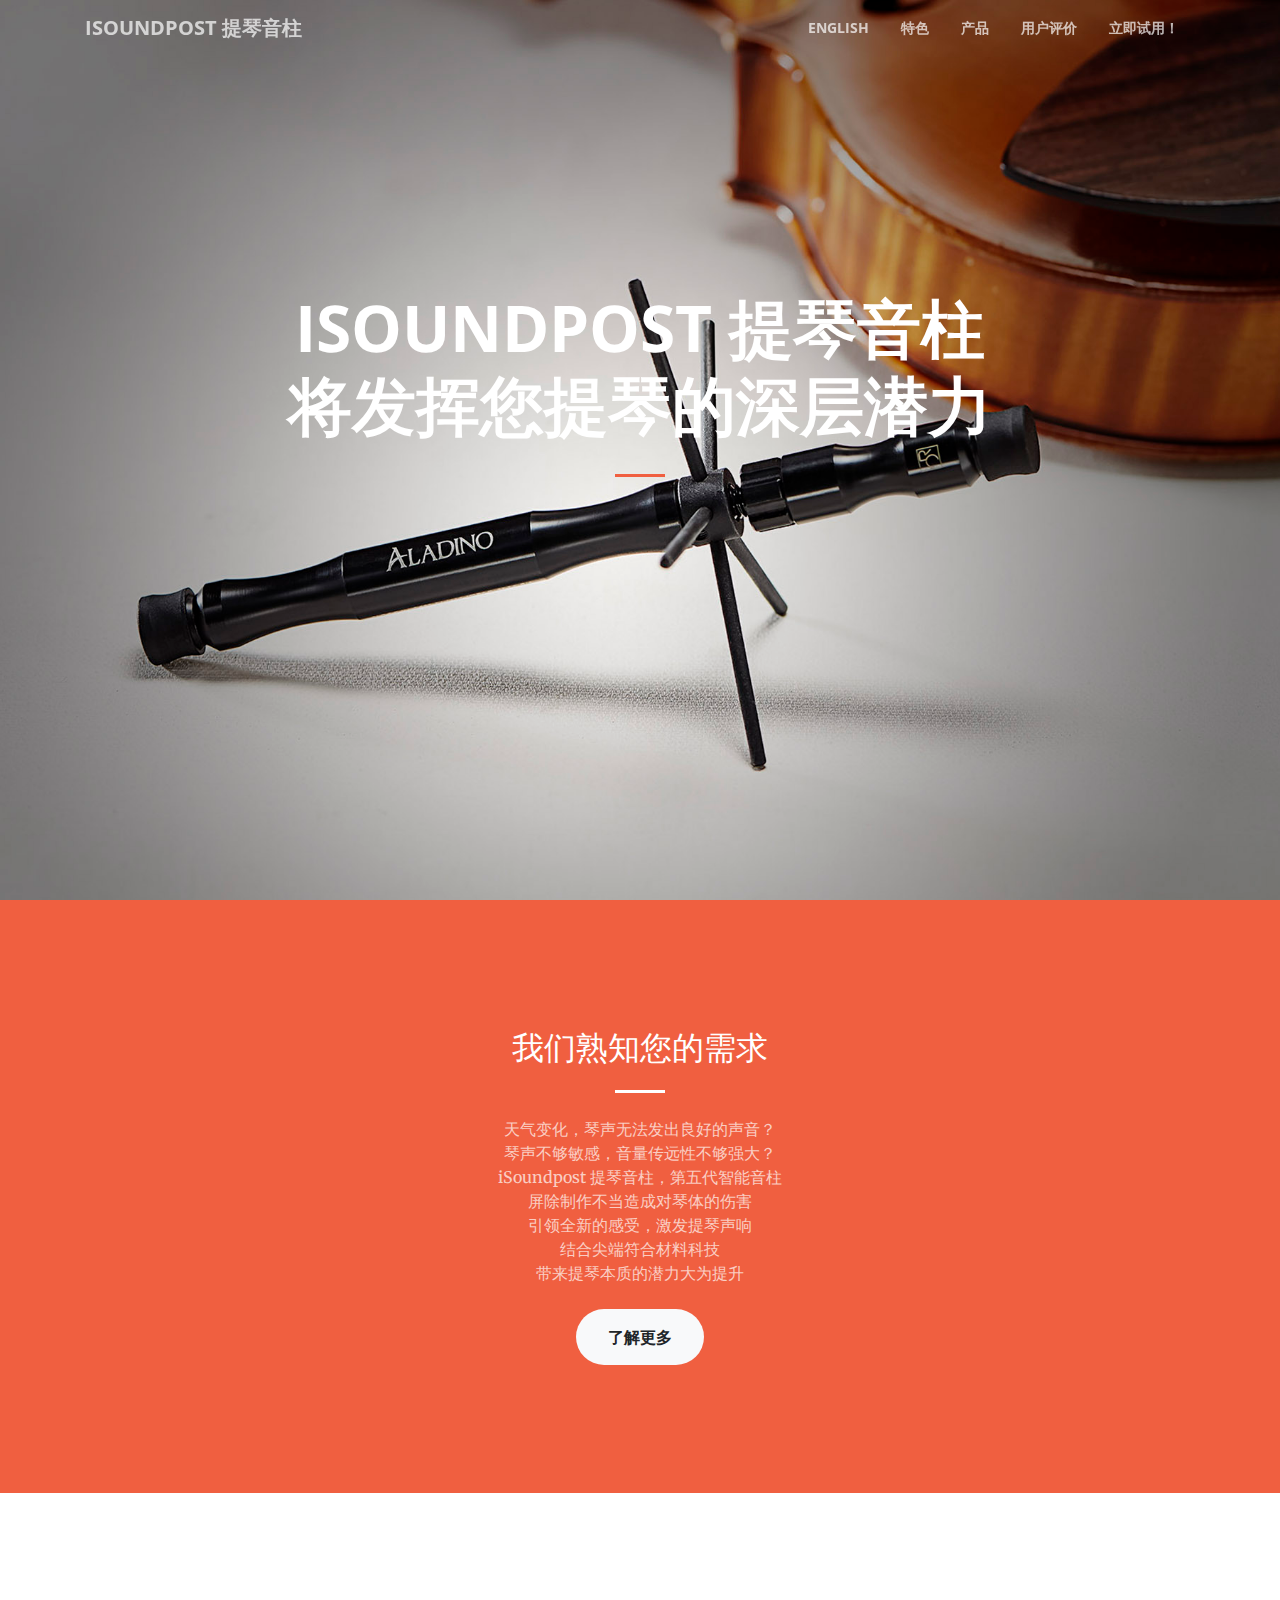
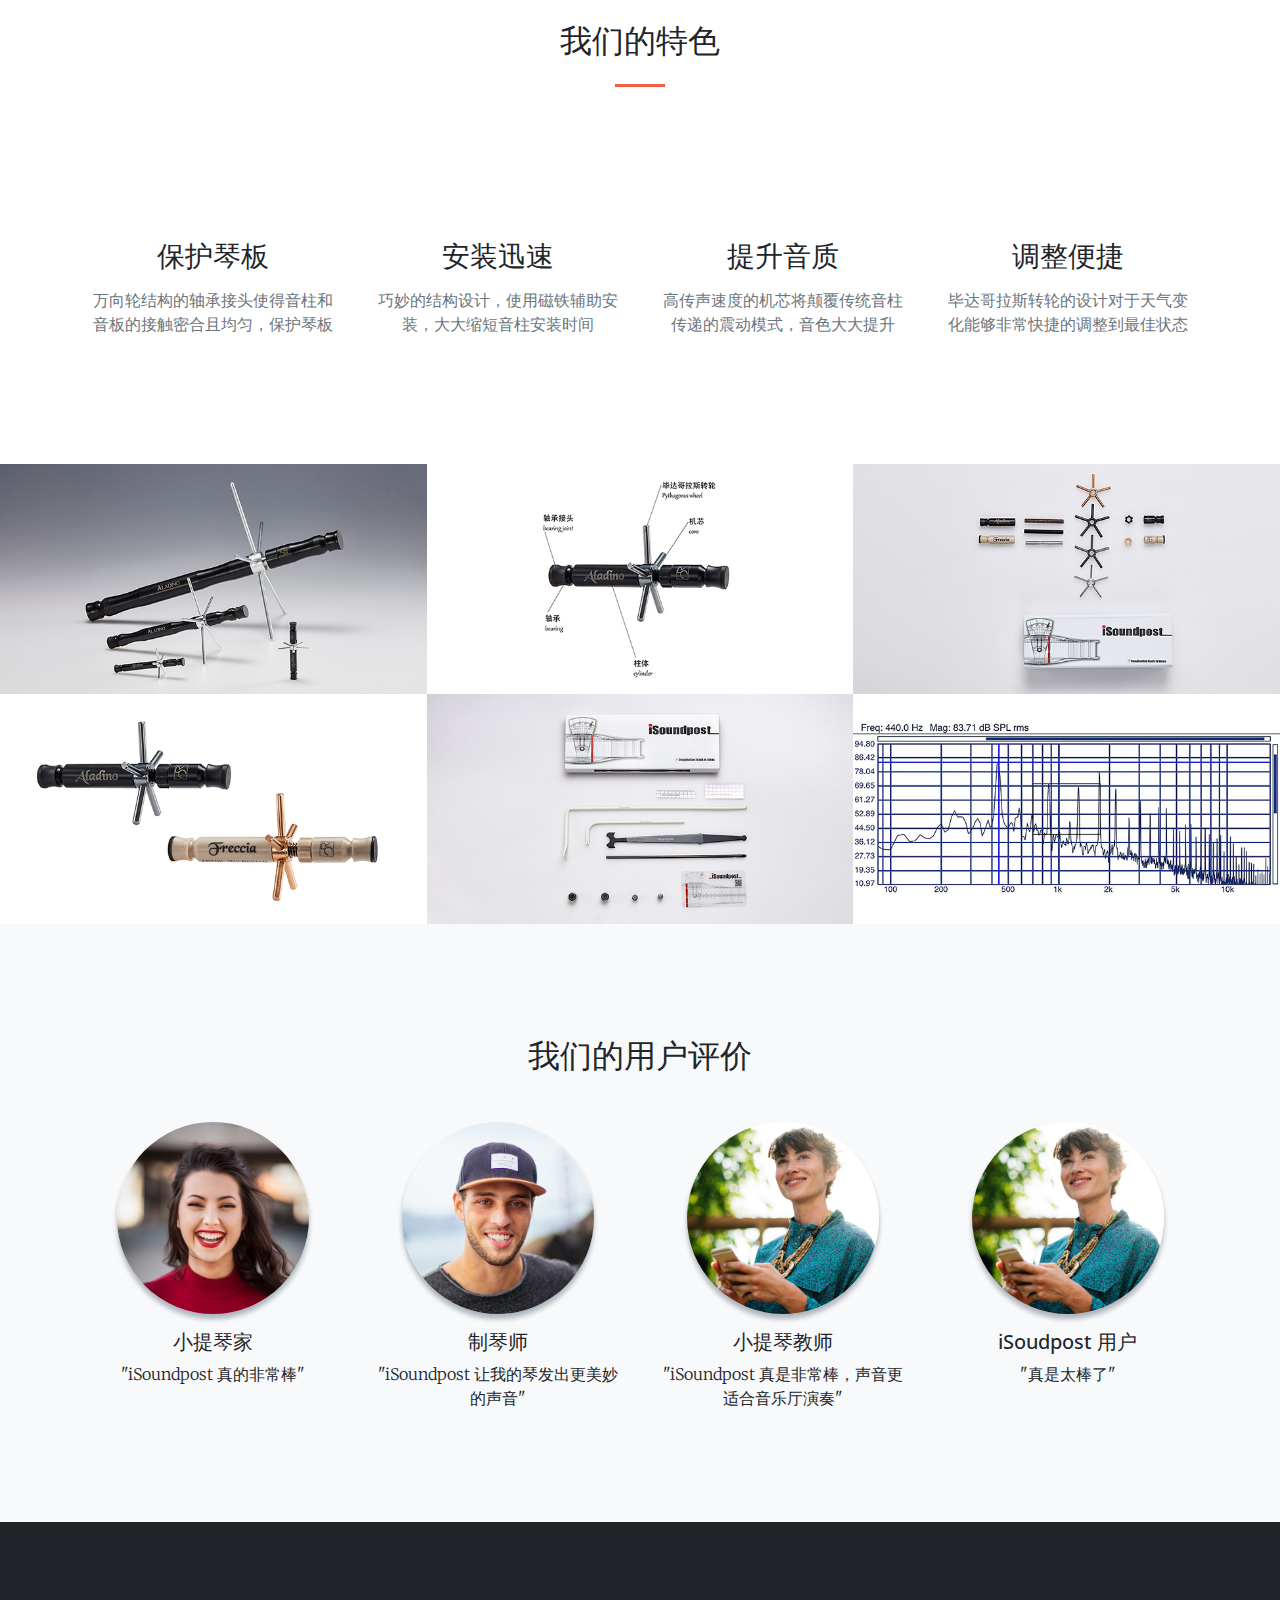
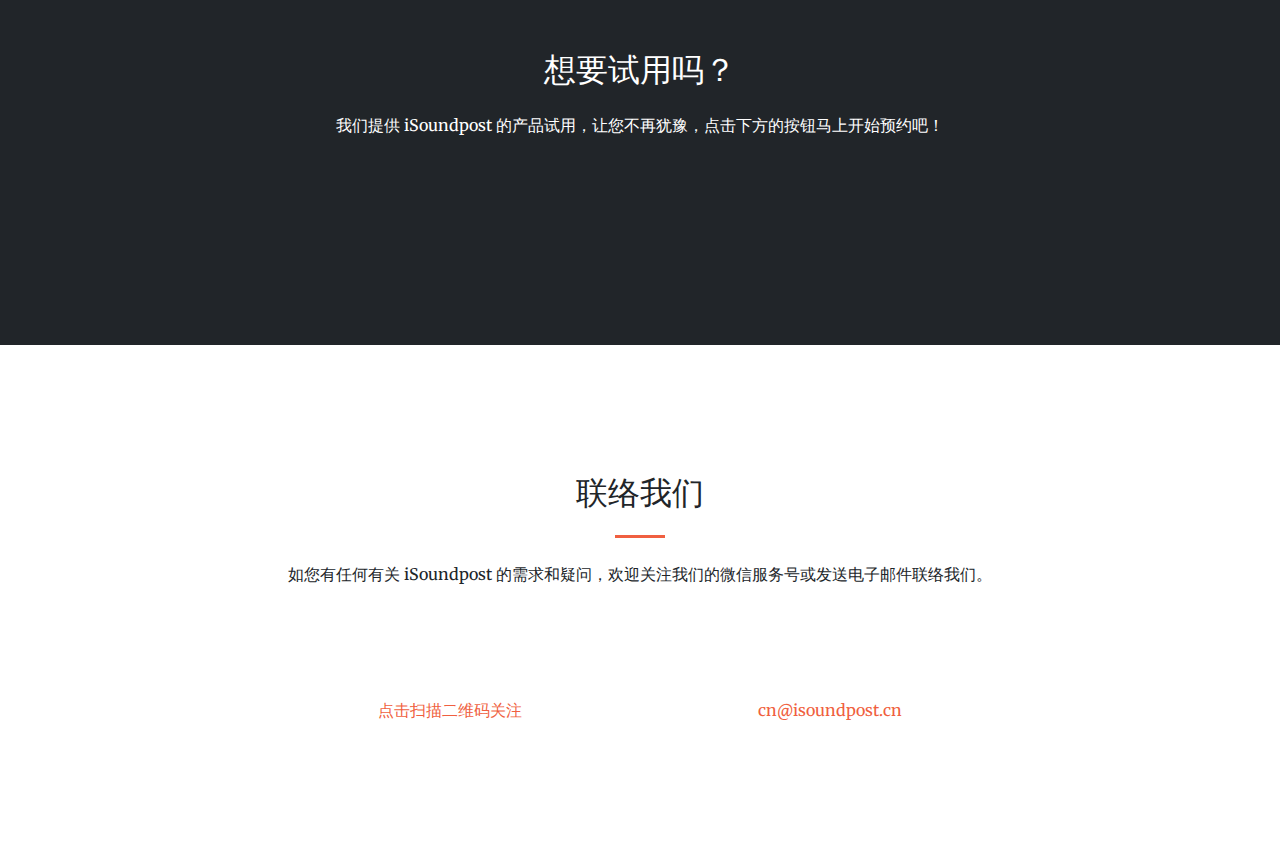
==== commit 577b615c: "complete details part" ====
--- a/index.html
+++ b/index.html
@@ -151,10 +151,10 @@
               <div class="portfolio-box-caption">
                 <div class="portfolio-box-caption-content">
                   <div class="project-category text-faded">
-                    产品结构
-                  </div>
-                  <div class="project-name">
-                    iSoundpost 提琴音柱由精密的工程结构设计支持，拥有相当的稳定性和易用性。
+                    适应乐器
+                  </div>
+                  <div class="project-name">
+                    iSoundpost 提琴音柱适应于多种尺寸的小提琴、中提琴、大提琴以及低音提琴。
                   </div>
                 </div>
               </div>
@@ -166,10 +166,10 @@
               <div class="portfolio-box-caption">
                 <div class="portfolio-box-caption-content">
                   <div class="project-category text-faded">
-                    适应乐器
-                  </div>
-                  <div class="project-name">
-                    iSoundpost 提琴音柱适应于多种尺寸的小提琴、中提琴、大提琴以及低音提琴。
+                    产品结构
+                  </div>
+                  <div class="project-name">
+                    iSoundpost 提琴音柱由精密的工程结构设计支持，拥有相当的稳定性和易用性。
                   </div>
                 </div>
               </div>
@@ -196,10 +196,10 @@
               <div class="portfolio-box-caption">
                 <div class="portfolio-box-caption-content">
                   <div class="project-category text-faded">
-                    工具支持
-                  </div>
-                  <div class="project-name">
-                    安装 iSoundpost 提琴音柱由专用工具完成，推荐您在我们指定的安装服务人员处接受服务。
+                    产品线
+                  </div>
+                  <div class="project-name">
+                    iSoundpost 提琴音柱目前由 Aladino 和 Freccia 两条产品线，针对不同提琴设计，适用于从新琴到名琴的全系列音柱。
                   </div>
                 </div>
               </div>
@@ -211,10 +211,10 @@
               <div class="portfolio-box-caption">
                 <div class="portfolio-box-caption-content">
                   <div class="project-category text-faded">
-                    产品线
-                  </div>
-                  <div class="project-name">
-                    iSoundpost 提琴音柱目前由 Aladino 和 Freccia 两条产品线，针对不同提琴设计，适用于从新琴到名琴的全系列音柱。
+                    工具支持
+                  </div>
+                  <div class="project-name">
+                    安装 iSoundpost 提琴音柱由专用工具完成，推荐您在我们指定的安装服务人员处接受服务。
                   </div>
                 </div>
               </div>
@@ -249,29 +249,29 @@
           <div class="col-lg-3">
             <div class="testimonial-item mx-auto mb-5 mb-lg-0">
               <img class="img-fluid rounded-circle mb-3" src="img/testimonials/testimonials-1.jpg" alt="">
-              <h5>Margaret E.</h5>
-              <p class="font-weight-light mb-0">"This is fantastic! Thanks so much guys!"</p>
+              <h5>小提琴家</h5>
+              <p class="font-weight-light mb-0">"iSoundpost 真的非常棒"</p>
             </div>
           </div>
           <div class="col-lg-3">
             <div class="testimonial-item mx-auto mb-5 mb-lg-0">
               <img class="img-fluid rounded-circle mb-3" src="img/testimonials/testimonials-2.jpg" alt="">
-              <h5>Fred S.</h5>
-              <p class="font-weight-light mb-0">"Bootstrap is amazing. I've been using it to create lots of super nice landing pages."</p>
+              <h5>制琴师</h5>
+              <p class="font-weight-light mb-0">"iSoundpost 让我的琴发出更美妙的声音"</p>
             </div>
           </div>
           <div class="col-lg-3">
             <div class="testimonial-item mx-auto mb-5 mb-lg-0">
               <img class="img-fluid rounded-circle mb-3" src="img/testimonials/testimonials-3.jpg" alt="">
-              <h5>Sarah W.</h5>
-              <p class="font-weight-light mb-0">"Thanks so much for making these free resources available to us!"</p>
+              <h5>小提琴教师</h5>
+              <p class="font-weight-light mb-0">"iSoundpost 真是非常棒，声音更适合音乐厅演奏"</p>
             </div>
           </div>
           <div class="col-lg-3">
             <div class="testimonial-item mx-auto mb-5 mb-lg-0">
               <img class="img-fluid rounded-circle mb-3" src="img/testimonials/testimonials-4.jpg" alt="">
-              <h5>Margaret E.</h5>
-              <p class="font-weight-light mb-0">"This is fantastic! Thanks so much guys!"</p>
+              <h5>iSoudpost 用户</h5>
+              <p class="font-weight-light mb-0">"真是太棒了"</p>
             </div>
           </div>
         </div>
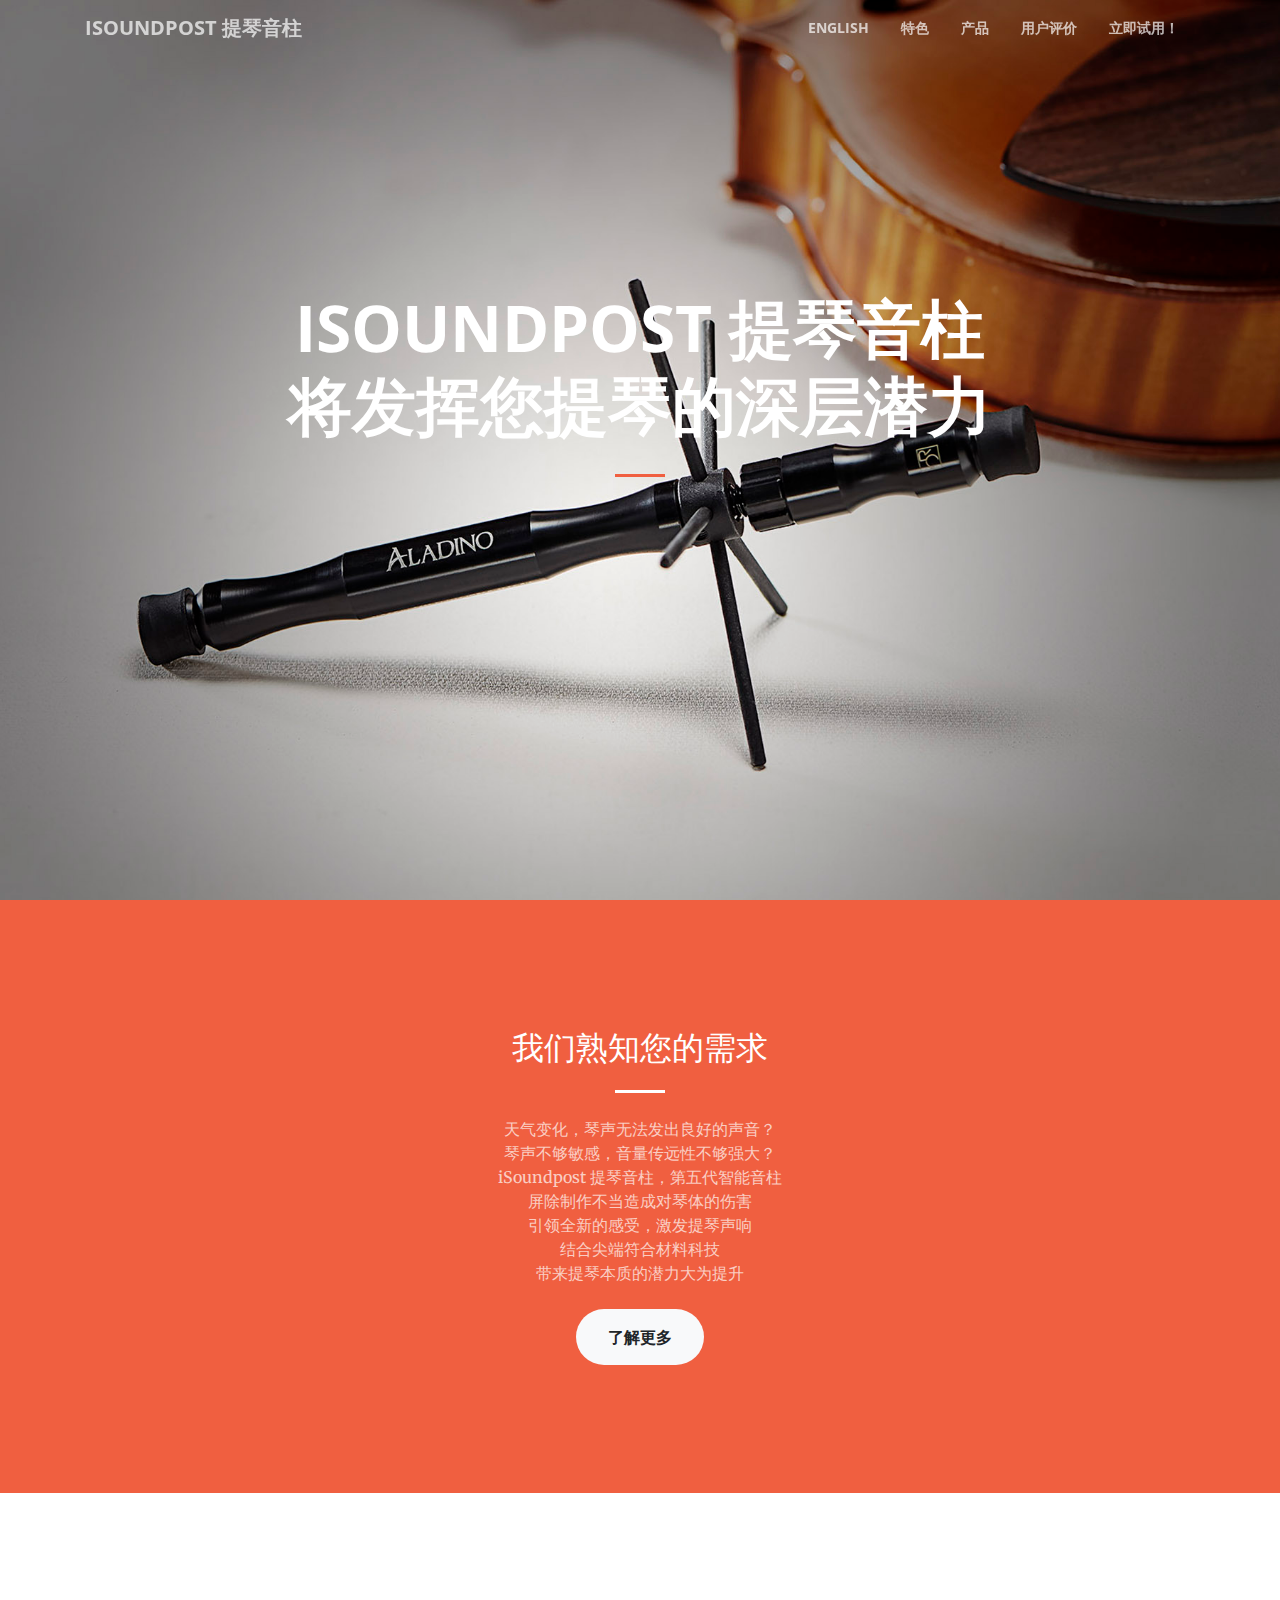
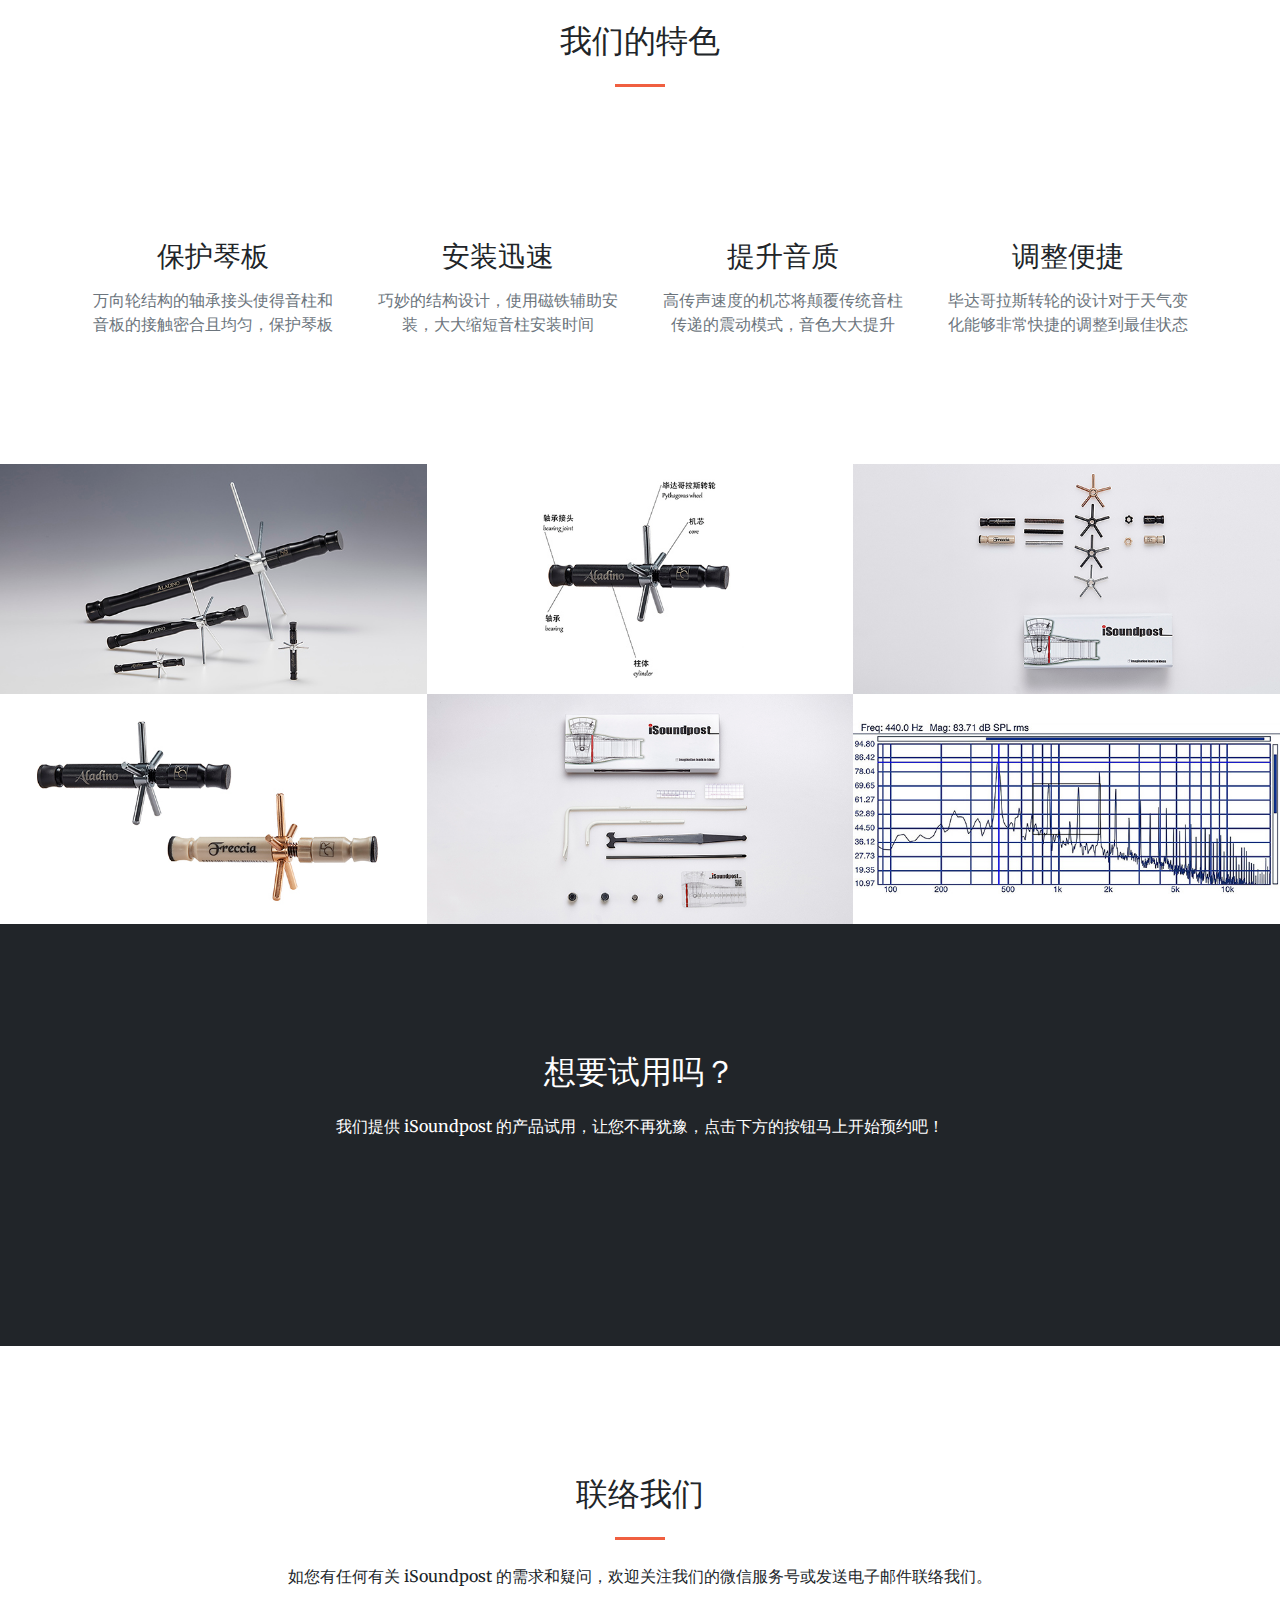
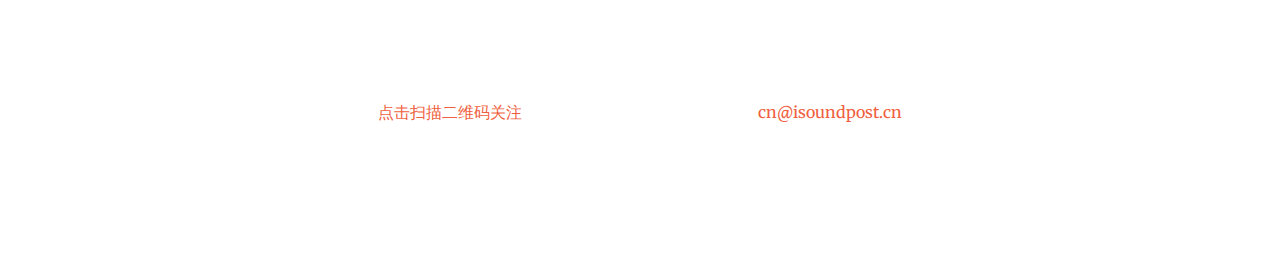
==== commit 585dc78a: "user comments part hide" ====
--- a/index.html
+++ b/index.html
@@ -93,7 +93,7 @@
               结合尖端符合材料科技</br>
               带来提琴本质的潜力大为提升</br>
             </p>
-            <a class="btn btn-light btn-xl js-scroll-trigger" href="detail.html">了解更多</a>
+            <a class="btn btn-light btn-xl js-scroll-trigger" href="detail.html" target="_blank">了解更多</a>
           </div>
         </div>
       </div>
@@ -242,7 +242,7 @@
 
 
     <!-- Testimonials -->
-    <section class="testimonials text-center bg-light" id="comments">
+    <!--section class="testimonials text-center bg-light" id="comments">
       <div class="container">
         <h2 class="mb-5">我们的用户评价</h2>
         <div class="row">
@@ -276,7 +276,7 @@
           </div>
         </div>
       </div>
-    </section>
+    </section-->
 
 
 
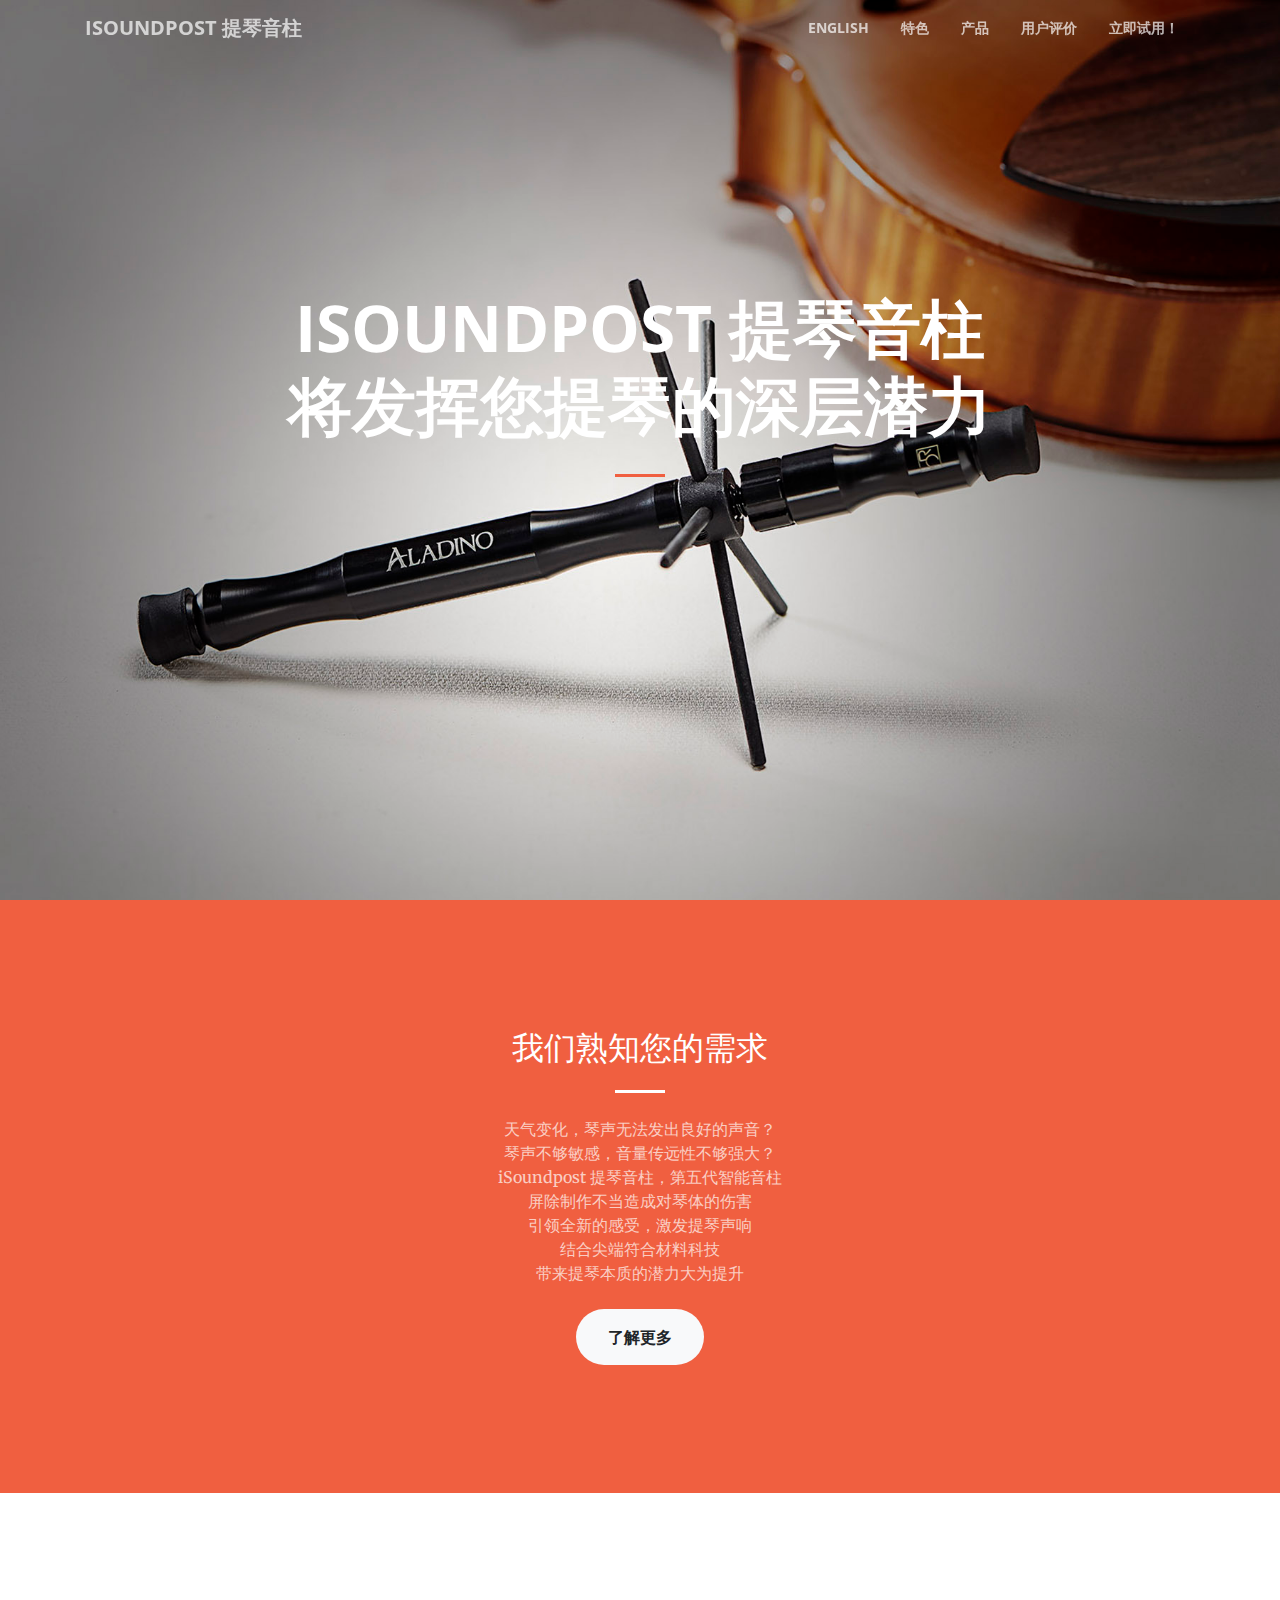
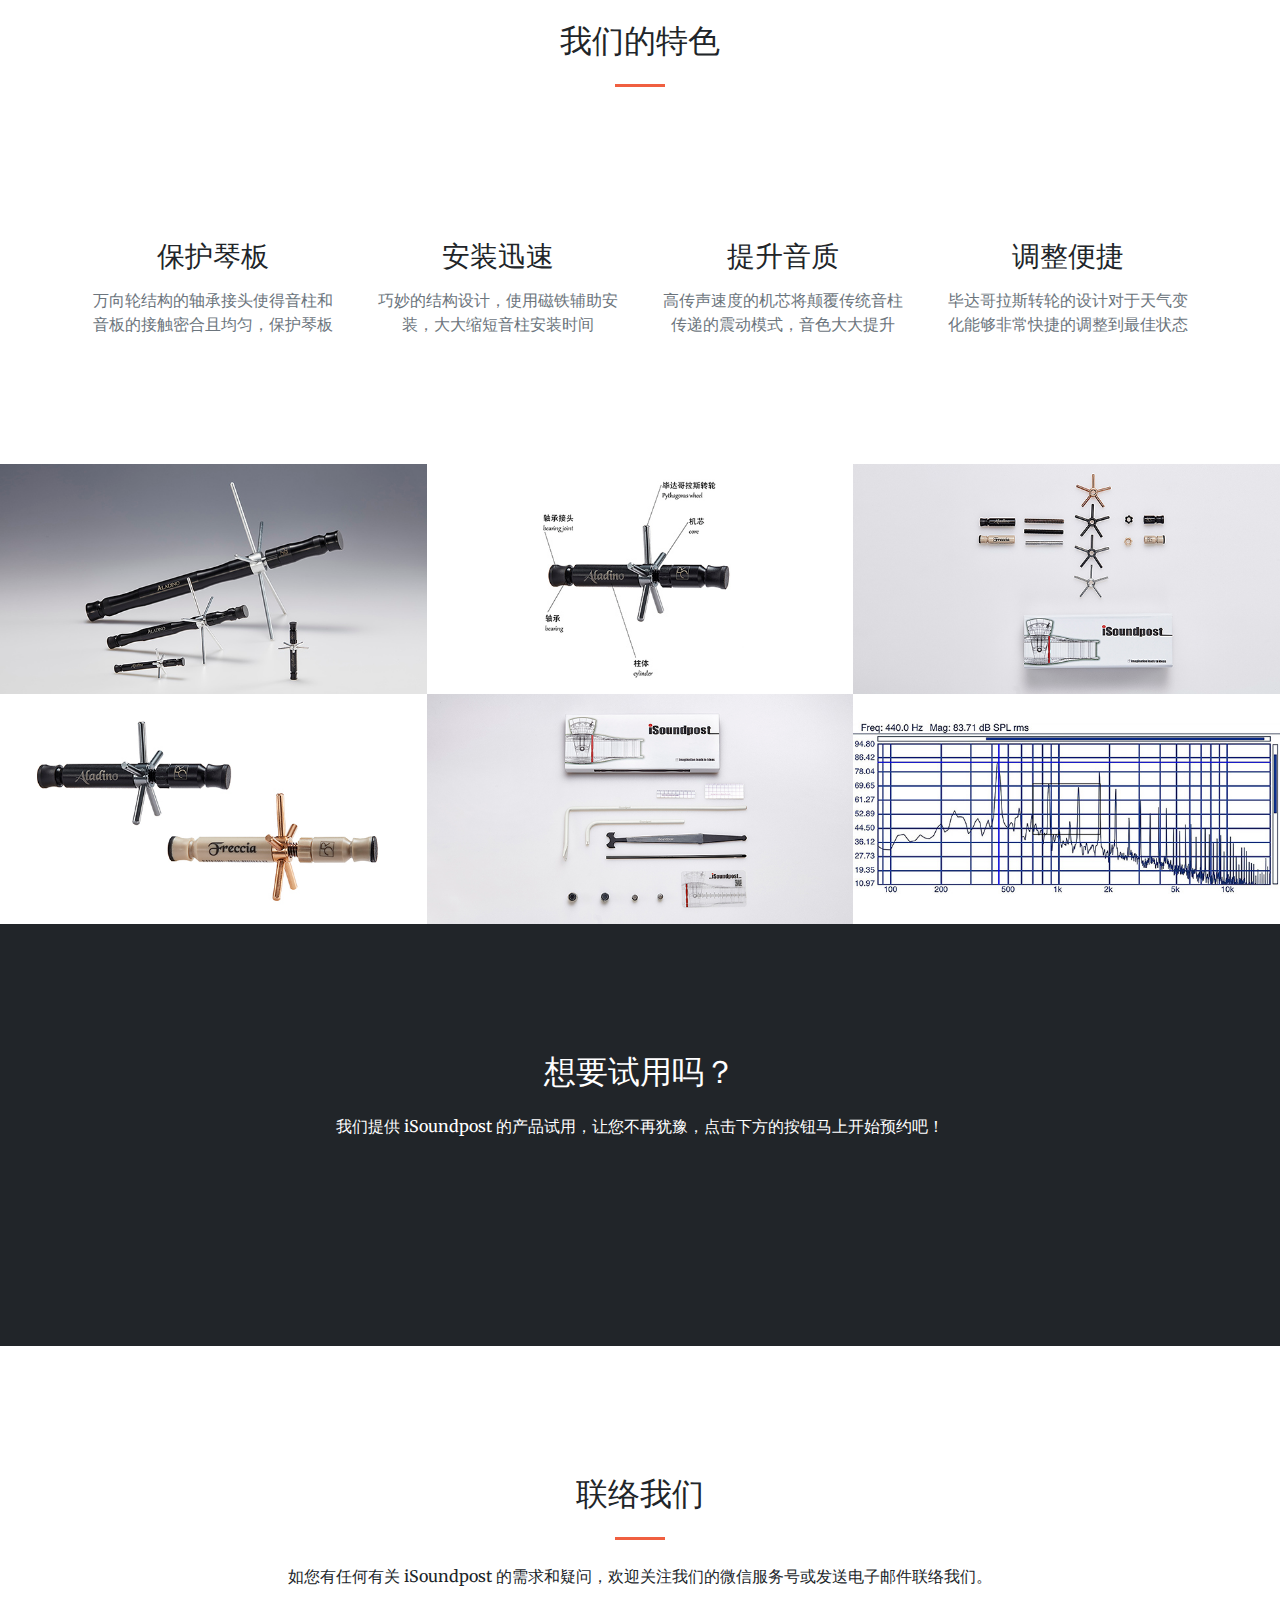
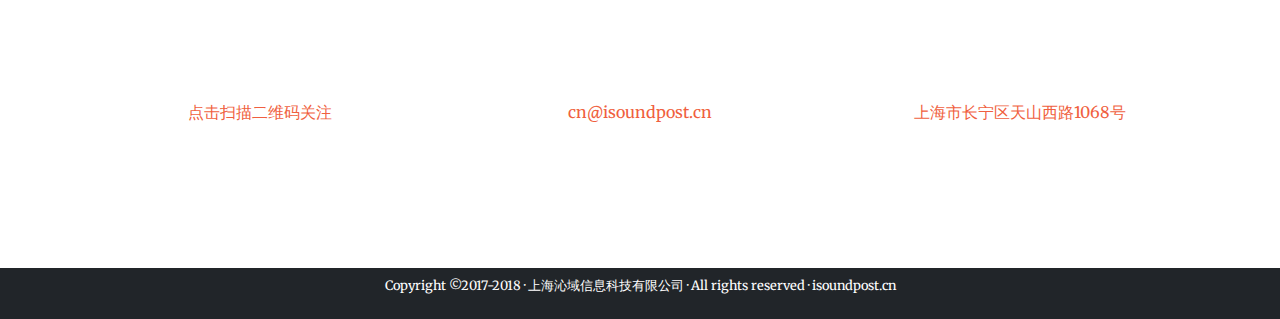
==== commit 3975e8e4: "add address and copyright info" ====
--- a/index.html
+++ b/index.html
@@ -310,7 +310,21 @@
               <a href="mailto:cn@isoundpost.cn">cn@isoundpost.cn</a>
             </p>
           </div>
-        </div>
+
+          <div class="col-lg-4 mr-auto text-center">
+            <i class="fa fa-building fa-3x mb-3 sr-contact"></i>
+            <p>
+              <a href="http://j.map.baidu.com/s/OI7vFb" target="_blank">上海市长宁区天山西路1068号</a>
+            </p>
+          </div>
+        </div>
+      </div>
+    </section>
+
+
+    <section class="bg-dark text-white" style="padding: 0.5rem">
+      <div class="container text-center">
+        <p style="font-size: 0.8rem">Copyright ©2017-2018 · 上海沁域信息科技有限公司 · All rights reserved · isoundpost.cn</p>
       </div>
     </section>
 
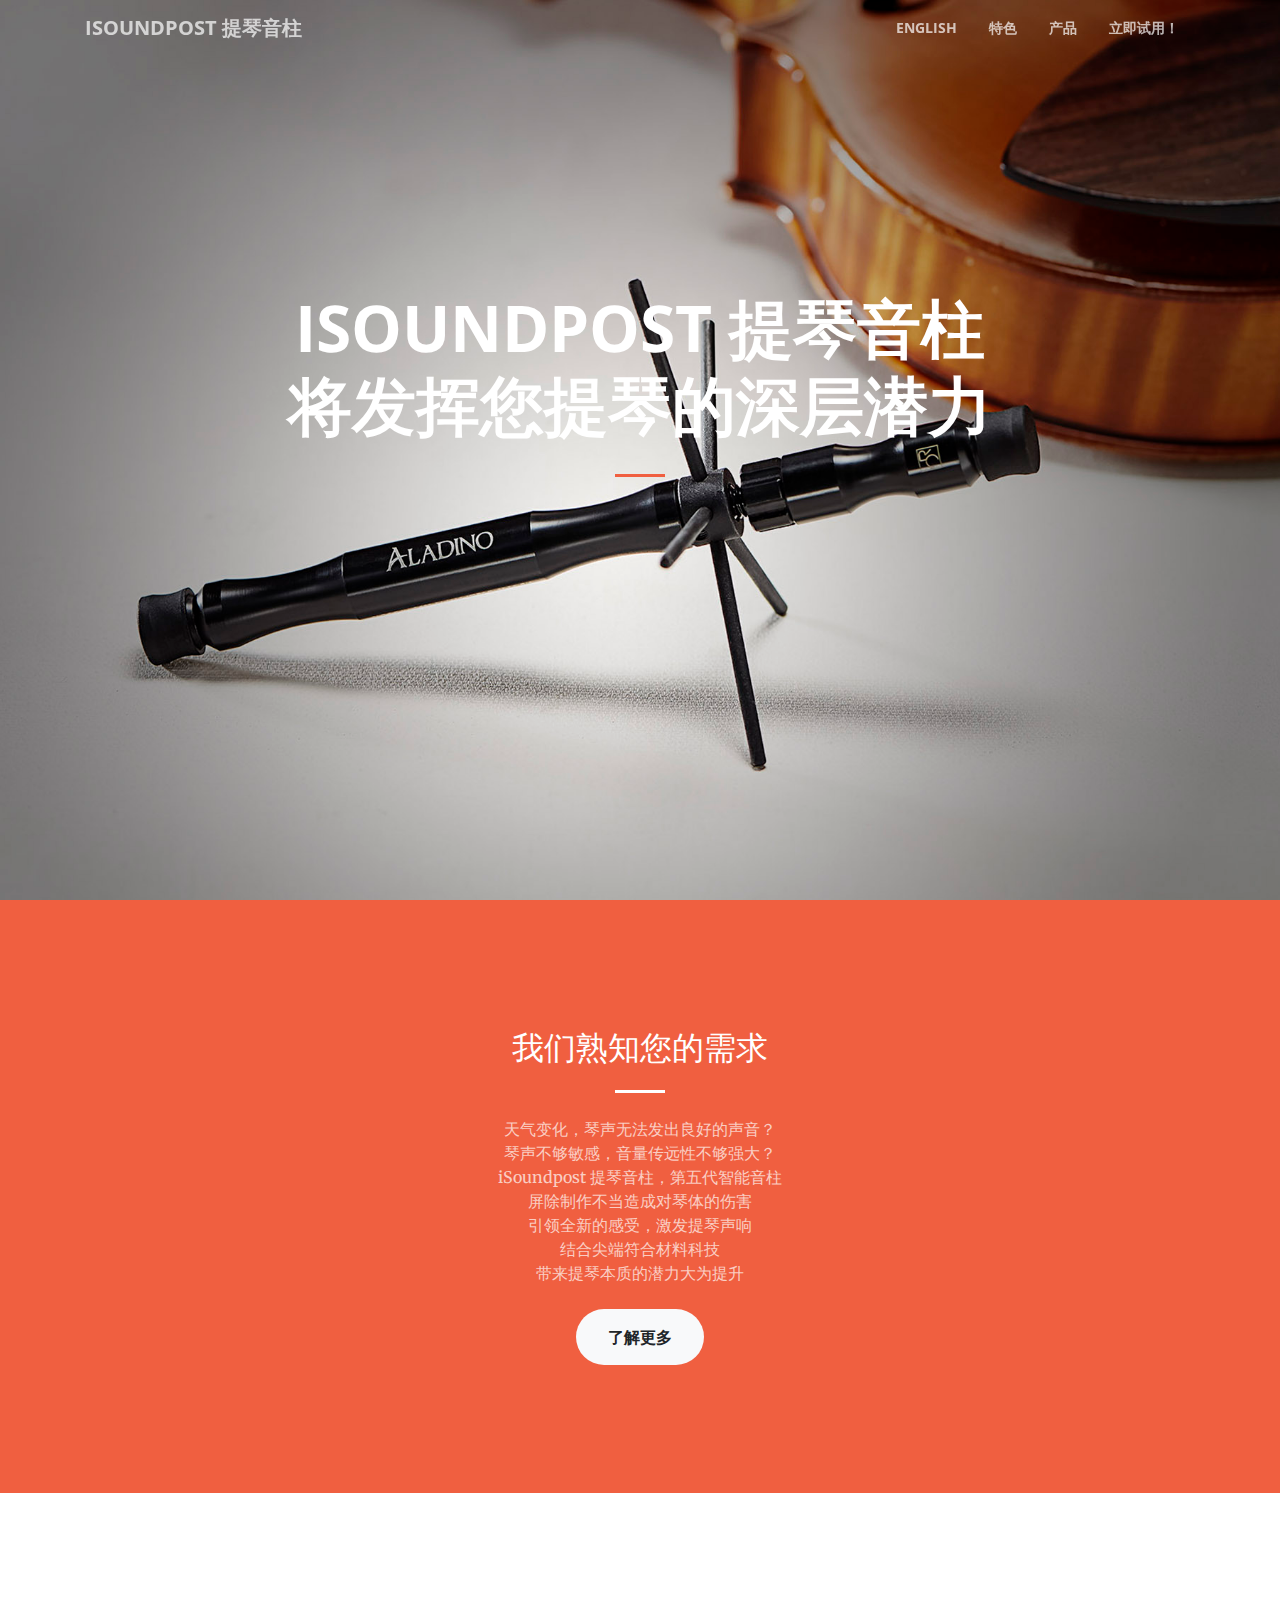
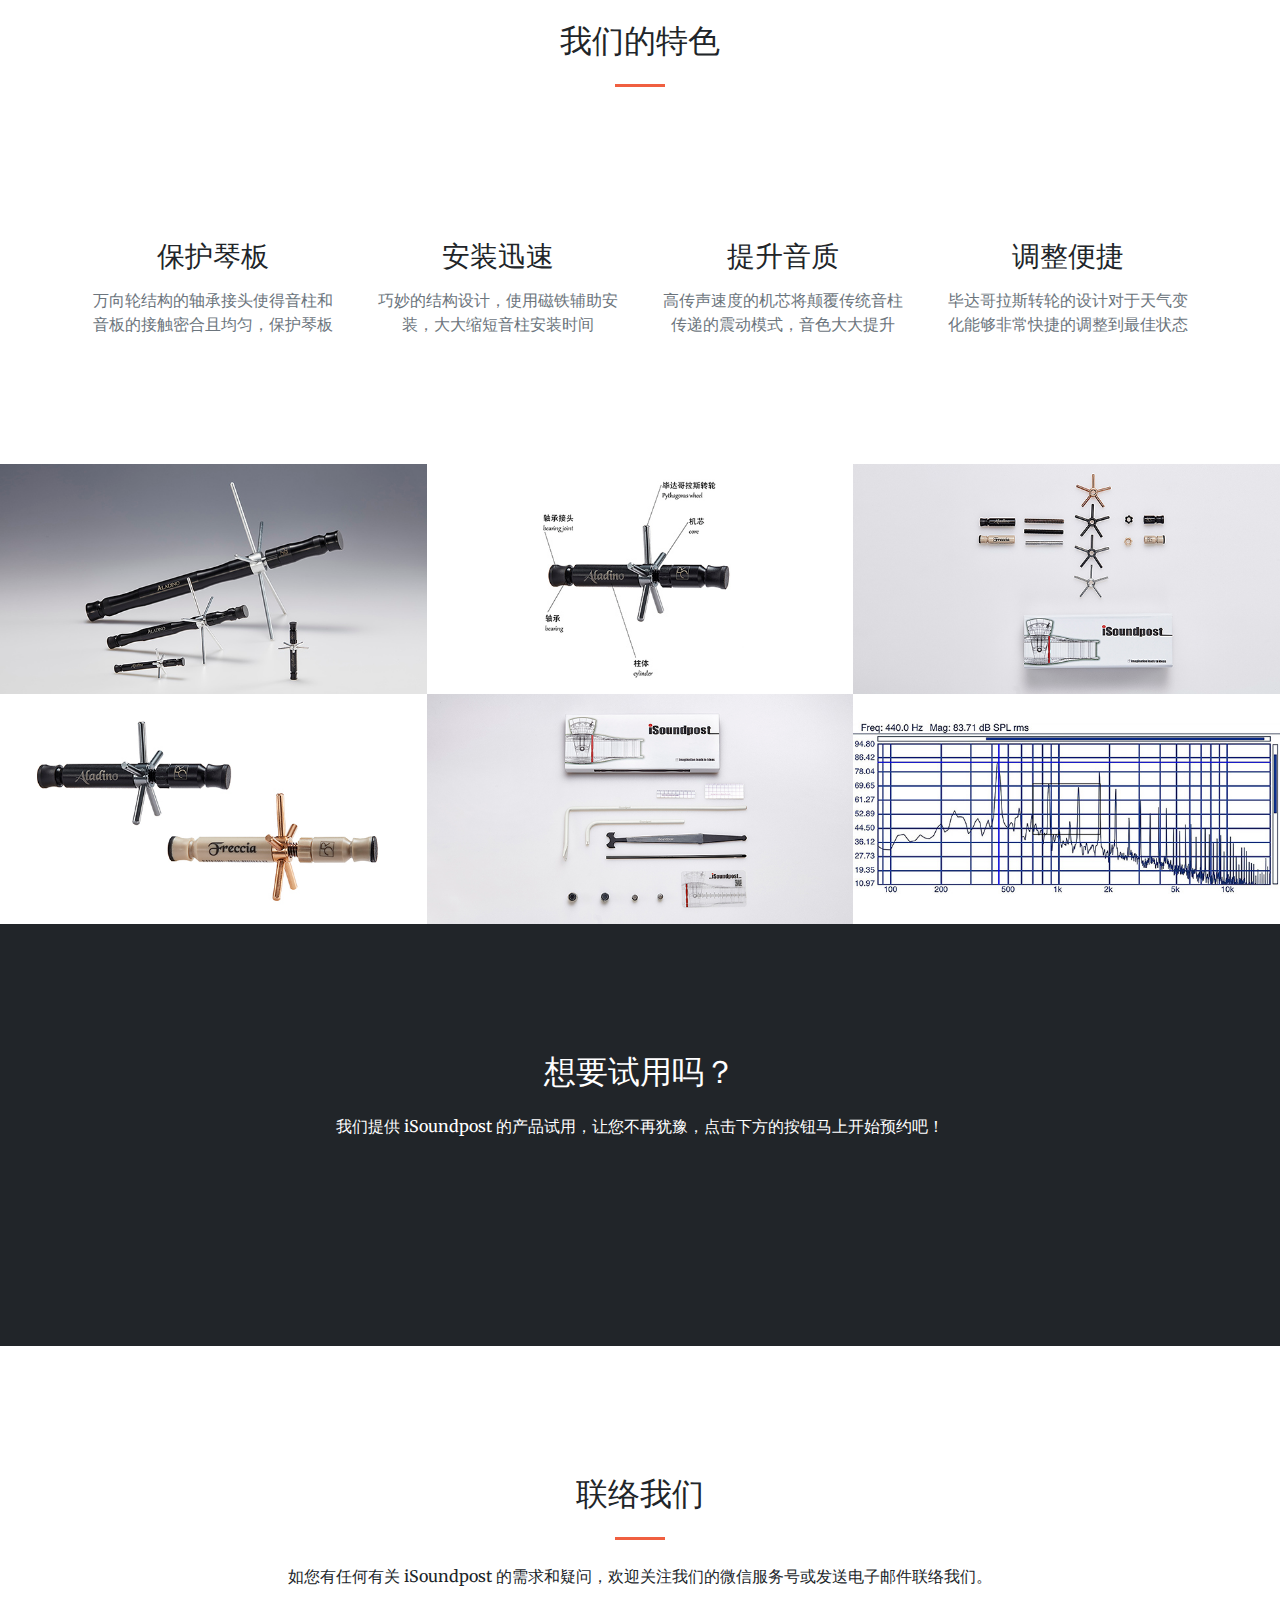
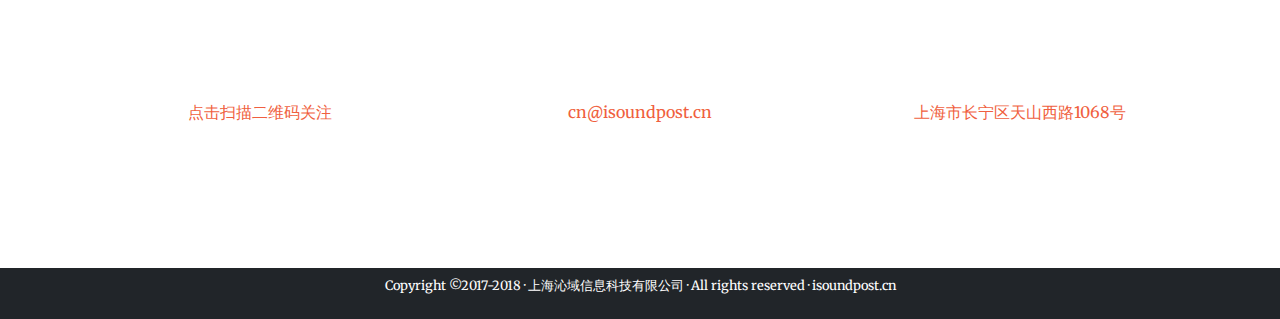
==== commit 5cb06ca4: "User comments part hide" ====
--- a/index.html
+++ b/index.html
@@ -50,9 +50,9 @@
             <li class="nav-item">
               <a class="nav-link js-scroll-trigger" href="#products">产品</a>
             </li>
-            <li class="nav-item">
+            <!--li class="nav-item">
               <a class="nav-link js-scroll-trigger" href="#comments">用户评价</a>
-            </li>
+            </li-->
             <li class="nav-item">
               <a class="nav-link js-scroll-trigger" href="#trial">立即试用！</a>
             </li>
